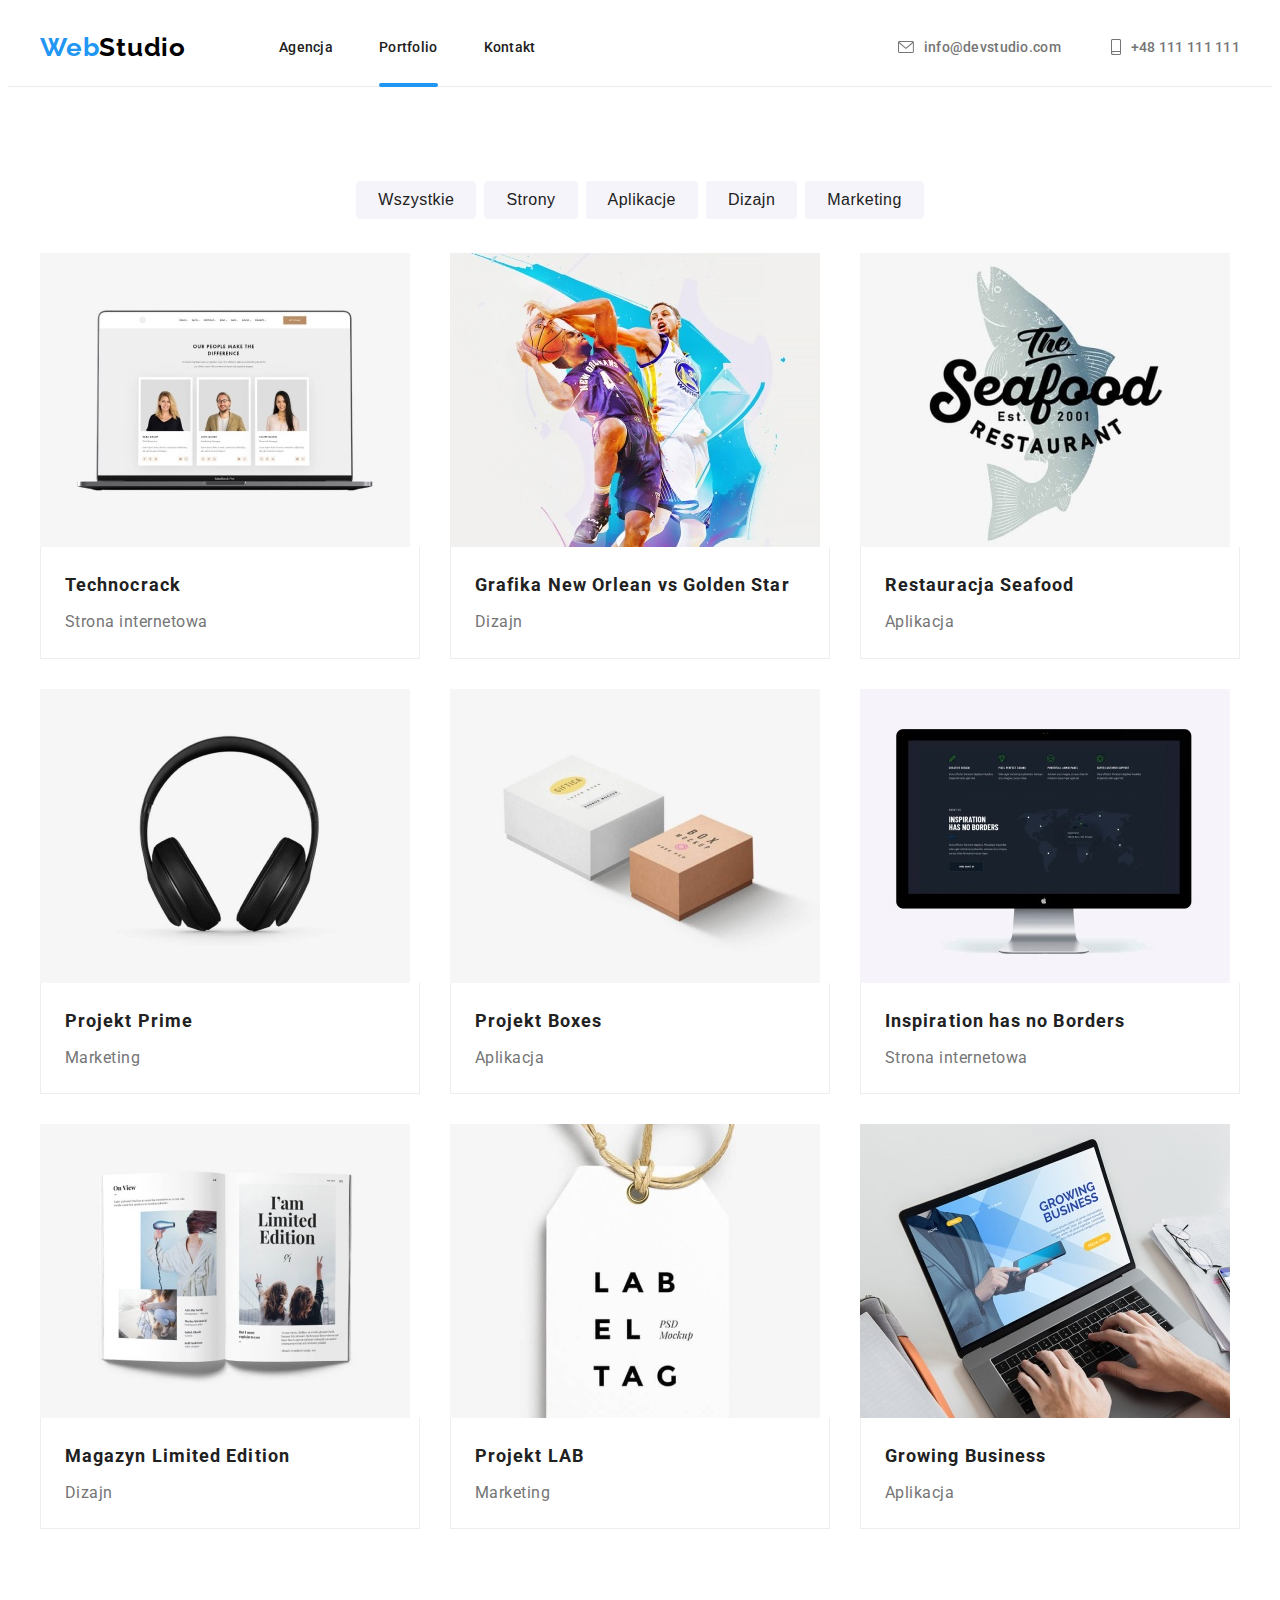
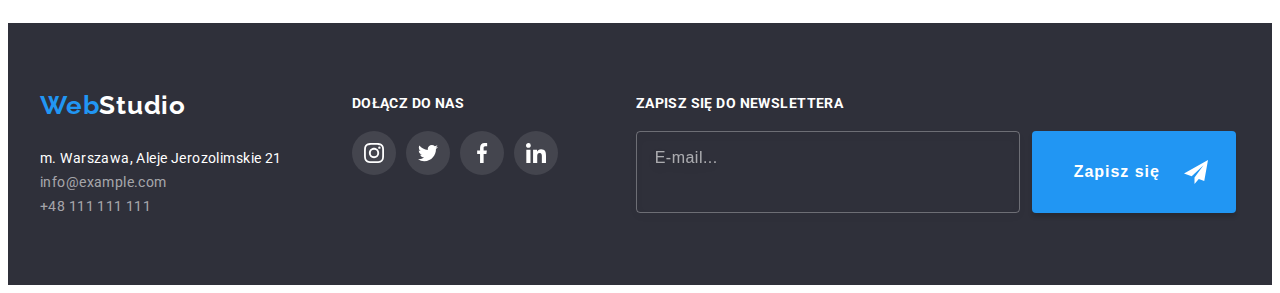
==== portfolio.html @ 9d9c8bed "initial" ====
<!DOCTYPE html>
<html lang="pl">
  <head>
    <meta charset="UTF-8" />
    <meta name="description" content="Portfolio naszego studio" />
    <meta name="viewport" content="width=device-width, initial-scale=1.0" />
    <link
      rel="stylesheet"
      href="https://cdnjs.cloudflare.com/ajax/libs/modern-normalize/1.1.0/modern-normalize.min.css"
      integrity="sha512-wpPYUAdjBVSE4KJnH1VR1HeZfpl1ub8YT/NKx4PuQ5NmX2tKuGu6U/JRp5y+Y8XG2tV+wKQpNHVUX03MfMFn9Q=="
      crossorigin="anonymous"
      referrerpolicy="no-referrer"
    />
    <link rel="preconnect" href="https://fonts.googleapis.com" />
    <link rel="preconnect" href="https://fonts.gstatic.com" crossorigin />
    <link
      href="https://fonts.googleapis.com/css2?family=Raleway:wght@700&family=Roboto:wght@400;500;700;900&display=swap"
      rel="stylesheet"
    />
    <link href="./css/styles.css" rel="stylesheet" />
    <title>Portfolio</title>
  </head>
  <body>
    <header>
      <div class="container">
        <nav>
          <a href="./index.html" class="logo"><span class="logo-firsthalf">Web</span>Studio</a>
          <ul class="nav-link-list">
            <li><a href="./index.html" class="nav-link">Agencja</a></li>
            <li><a href="./portfolio.html" class="nav-link current">Portfolio</a></li>
            <li><a href="#" class="nav-link">Kontakt</a></li>
          </ul>
        </nav>
        <ul class="header-contact-list">
          <li>
            <a href="mailto:info@devstudio.com" class="header-contact-link">
              <svg class="icon-envelope" width="16" height="12">
                <use href="./images/icons.svg#icon-envelope"></use>
              </svg>
              info@devstudio.com
            </a>
          </li>
          <li>
            <a href="tel:+48111111111" class="header-contact-link">
              <svg class="icon-smartphone" width="10" height="16">
                <use href="./images/icons.svg#icon-smartphone"></use>
              </svg>
              +48 111 111 111
            </a>
          </li>
        </ul>
      </div>
    </header>
    <main>
      <section class="section projects-head-filters">
        <div class="container">
          <h1>Nasze Dotychczasowe Projekty</h1>
          <h2>Filtry</h2>
          <ul>
            <li><button type="button">Wszystkie</button></li>
            <li><button type="button">Strony</button></li>
            <li><button type="button">Aplikacje</button></li>
            <li><button type="button">Dizajn</button></li>
            <li><button type="button">Marketing</button></li>
          </ul>
        </div>
      </section>
      <section class="section projects-list">
        <div class="container">
          <ul>
            <li class="project-card">
              <div class="project-card-window">
                <img
                  src="./images/portfolio1.jpg"
                  width="370"
                  height="294"
                  alt="Laptop wyświetlający stronę Technocrack."
                />
                <div class="project-card-overlay">
                  Technocrack jest popularną platformą wykorzystywaną do rozpowszechniania
                  koronawirusa. Firmy wykorzystują tę platformę do celów szpiegowskich i ataków na
                  niezabezpieczone serwery konkurencji.
                </div>
              </div>
              <div class="project-card-desc">
                <h3>Technocrack</h3>
                <p>Strona internetowa</p>
              </div>
            </li>
            <li class="project-card">
              <div class="project-card-window">
                <img
                  src="./images/portfolio2.jpg"
                  width="370"
                  height="294"
                  alt="Rywalizujący ze sobą zawodnicy koszykówki."
                />
                <div class="project-card-overlay">
                  Technocrack jest popularną platformą wykorzystywaną do rozpowszechniania
                  koronawirusa. Firmy wykorzystują tę platformę do celów szpiegowskich i ataków na
                  niezabezpieczone serwery konkurencji.
                </div>
              </div>
              <div class="project-card-desc">
                <h3>Grafika New Orlean vs Golden Star</h3>
                <p>Dizajn</p>
              </div>
            </li>
            <li class="project-card">
              <div class="project-card-window">
                <img
                  src="./images/portfolio3.jpg"
                  width="370"
                  height="294"
                  alt="Ryba symbolizująca restaurację Seafood - logo."
                />
                <div class="project-card-overlay">
                  Technocrack jest popularną platformą wykorzystywaną do rozpowszechniania
                  koronawirusa. Firmy wykorzystują tę platformę do celów szpiegowskich i ataków na
                  niezabezpieczone serwery konkurencji.
                </div>
              </div>
              <div class="project-card-desc">
                <h3>Restauracja Seafood</h3>
                <p>Aplikacja</p>
              </div>
            </li>
            <li class="project-card">
              <div class="project-card-window">
                <img
                  src="./images/portfolio4.jpg"
                  width="370"
                  height="294"
                  alt="Słuchawki nauszne."
                />
                <div class="project-card-overlay">
                  Technocrack jest popularną platformą wykorzystywaną do rozpowszechniania
                  koronawirusa. Firmy wykorzystują tę platformę do celów szpiegowskich i ataków na
                  niezabezpieczone serwery konkurencji.
                </div>
              </div>
              <div class="project-card-desc">
                <h3>Projekt Prime</h3>
                <p>Marketing</p>
              </div>
            </li>
            <li class="project-card">
              <div class="project-card-window">
                <img
                  src="./images/portfolio5.jpg"
                  width="370"
                  height="294"
                  alt="Dwa ozdobne pudełka."
                />
                <div class="project-card-overlay">
                  Technocrack jest popularną platformą wykorzystywaną do rozpowszechniania
                  koronawirusa. Firmy wykorzystują tę platformę do celów szpiegowskich i ataków na
                  niezabezpieczone serwery konkurencji.
                </div>
              </div>
              <div class="project-card-desc">
                <h3>Projekt Boxes</h3>
                <p>Aplikacja</p>
              </div>
            </li>
            <li class="project-card">
              <div class="project-card-window">
                <img
                  src="./images/portfolio6.jpg"
                  width="370"
                  height="294"
                  alt="Monitor wyświetlający stronę 'Inspiration has no Borders'."
                />
                <div class="project-card-overlay">
                  Technocrack jest popularną platformą wykorzystywaną do rozpowszechniania
                  koronawirusa. Firmy wykorzystują tę platformę do celów szpiegowskich i ataków na
                  niezabezpieczone serwery konkurencji.
                </div>
              </div>
              <div class="project-card-desc">
                <h3>Inspiration has no Borders</h3>
                <p>Strona internetowa</p>
              </div>
            </li>
            <li class="project-card">
              <div class="project-card-window">
                <img
                  src="./images/portfolio7.jpg"
                  width="370"
                  height="294"
                  alt="Otwarta gazeta o modzie."
                />
                <div class="project-card-overlay">
                  Technocrack jest popularną platformą wykorzystywaną do rozpowszechniania
                  koronawirusa. Firmy wykorzystują tę platformę do celów szpiegowskich i ataków na
                  niezabezpieczone serwery konkurencji.
                </div>
              </div>
              <div class="project-card-desc">
                <h3>Magazyn Limited Edition</h3>
                <p>Dizajn</p>
              </div>
            </li>
            <li class="project-card">
              <div class="project-card-window">
                <img
                  src="./images/portfolio8.jpg"
                  width="370"
                  height="294"
                  alt="Ozdobna etykieta."
                />
                <div class="project-card-overlay">
                  Technocrack jest popularną platformą wykorzystywaną do rozpowszechniania
                  koronawirusa. Firmy wykorzystują tę platformę do celów szpiegowskich i ataków na
                  niezabezpieczone serwery konkurencji.
                </div>
              </div>
              <div class="project-card-desc">
                <h3>Projekt LAB</h3>
                <p>Marketing</p>
              </div>
            </li>
            <li class="project-card">
              <div class="project-card-window">
                <img
                  src="./images/portfolio9.jpg"
                  width="370"
                  height="294"
                  alt="Praca na laptopie w programie 'Growing Business'."
                />
                <div class="project-card-overlay">
                  Technocrack jest popularną platformą wykorzystywaną do rozpowszechniania
                  koronawirusa. Firmy wykorzystują tę platformę do celów szpiegowskich i ataków na
                  niezabezpieczone serwery konkurencji.
                </div>
              </div>
              <div class="project-card-desc">
                <h3>Growing Business</h3>
                <p>Aplikacja</p>
              </div>
            </li>
          </ul>
        </div>
      </section>
    </main>
    <footer class="footer">
      <div class="container">
        <div class="ft-contact">
          <a href="./index.html" class="logo"><span class="logo-firsthalf">Web</span>Studio</a>
          <address>
            m. Warszawa, Aleje Jerozolimskie 21
            <ul>
              <li><a href="mailto:info@example.com">info@example.com</a></li>
              <li><a href="tel:+48111111111">+48 111 111 111</a></li>
            </ul>
          </address>
        </div>
        <div class="ft-social">
          Dołącz do nas
          <ul class="ft-social-icons-list">
            <li class="ft-social-icon-cont">
              <svg class="ft-social-icon" width="20" height="20">
                <use href="./images/icons.svg#icon-instagram"></use>
              </svg>
            </li>
            <li class="ft-social-icon-cont">
              <svg class="ft-social-icon" width="20" height="20">
                <use href="./images/icons.svg#icon-twitter"></use>
              </svg>
            </li>
            <li class="ft-social-icon-cont">
              <svg class="ft-social-icon" width="20" height="20">
                <use href="./images/icons.svg#icon-facebook"></use>
              </svg>
            </li>
            <li class="ft-social-icon-cont">
              <svg class="ft-social-icon" width="20" height="20">
                <use href="./images/icons.svg#icon-linkedin"></use>
              </svg>
            </li>
          </ul>
        </div>
        <div class="ft-subscribe">
          <form name="subscribe" method="post" action="javascript:void(0);">
            <label for="ft-subscribe-email">Zapisz się do newslettera</label>
            <div class="ft-subscribe-cont">
              <fieldset class="ft-subscribe-field">
                <input type="email" name="email" id="ft-subscribe-email" placeholder="E-mail..." />
              </fieldset>
              <button class="ft-subscribe-btn" type="submit">
                Zapisz się
                <svg class="ft-subscribe-icon" width="24" height="24">
                  <use href="./images/icons.svg#icon-send"></use>
                </svg>
              </button>
            </div>
          </form>
        </div>
      </div>
    </footer>
  </body>
</html>
---- css/styles.css ----
:root {
  /* ====Common==== */

  --header-border-color: #ececec; /* header bottom border color */
  --logo-firsthalf-color: #2196f3; /* color of first portion of site logo */
  --logo-color: #000000; /* basic color of site logo */
  --ft-logo-color: #ffffff; /* basic color of site logo in footer */
  --nav-link-color: #212121; /* color of navigation links */
  --nav-link-active-color: #2196f3; /* color of hovered over navigation link or to current subpage */
  --header-contact-txt-color: #757575; /* color of header contact info */
  --header-contact-txt-active-color: #2196f3; /* color of hovered over contact in header */
  --bg-color: #ffffff; /* webpage background color */
  --heading-color: #212121; /* h tags color */
  --txt-color: #757575; /* general text color */
  --ft-bg-color: #2f303a; /* footer background color */
  --ft-txt-color: #ffffff; /* footer text color*/
  --ft-link-color: #ffffff96; /* footer link color */
  --ft-link-active-color: #ffffffff; /* color of hovered over footer link */
  --ft-social-icon-color: #ffffff; /* color of footer social icon */
  --ft-social-icon-cont-color: #ffffff1a; /* color of footer social icon container */
  --ft-social-icon-active-color: #ffffff; /* color of hovered over footer social icon */
  --ft-social-icon-cont-active-color: #2196f3; /* color of hovered over footer social icon container */
  --ft-subscribe-placeholder-color: #ffffff99; /* color of subscription form placeholder */
  --ft-btn-bg-color: #2196f3; /* nonactive subscribe button background color */
  --ft-btn-bg-active-color: #f5f4fa; /* active subscribe button background color */
  --ft-btn-txt-color: #ffffff; /* nonactive subscribe button content color */
  --ft-btn-txt-active-color: #212121; /* active subscribe button content color */

  /* ====Index==== */

  --banner-bg-color: #2f303a; /* banner background color */
  --banner-txt-color: #ffffff; /* banner text color */
  --banner-btn-bg-color: #2196f3; /* nonactive banner button background color */
  --banner-btn-bg-active-color: #f5f4fa; /* active banner button background color */
  --banner-btn-txt-color: #ffffff; /* nonactive banner button text color */
  --banner-btn-txt-active-color: #212121; /* active banner button text color */
  --opinions-section-bg-color: #f5f4fa; /* opinions section background color */
  --our-services-label-bg-color: #2f303acc; /* our services section label background color */
  --our-services-label-txt-color: #ffffff; /* our services section label text color */
  --team-section-bg-color: #f5f4fa; /* team section background color */
  --team-card-bg-color: #ffffff; /* team member card background color */
  --team-card-social-icon-color: #afb1b8; /* team card social icon color */
  --team-card-social-icon-cont-color: #ffffff; /* team card social icon container color */
  --team-card-social-icon-active-color: #ffffff; /* color of hovered over team card social icon */
  --team-card-social-icon-cont-active-color: #2196f3; /* color of hovered over team card social icon container */
  --clients-icon-color: #afb1b8; /* clients' icon color */
  --clients-icon-bg-color: #ffffff; /* clients' icon background color */
  --clients-icon-active-color: #2196f3; /* color of hovered over clients' icon */
  --backdrop-color: #00000033; /* color of backdrop */
  --modal-bg-color: #ffffff; /* modal window background color */
  --icon-close-color: #000000; /* close icon color */
  --close-button-border-color: #0000001a; /* close button border color */
  --close-button-bg-color: #ffffff; /* close button background color */
  --modal-txt-color: #757575; /* modal text color */
  --modal-input-color: #212121; /* modal input text color */
  --modal-dec-border-color: #21212133; /* modal decorations (borders) color */
  --modal-dec-icon-color: #212121; /* modal decorations (icons) color */
  --modal-dec-active-color: #2196f3; /* modal decorations (borders, icons) color upon input */
  --modal-placeholder-color: #75757580; /* modal fields placeholder color */
  --modal-link-color: #2196f3; /* modal links color */
  --modal-link-active-color: #212121; /* hovered over or focused modal link color */
  --modal-checkmark-color: #ffffff; /* modal form checkmark color */
  --modal-btn-bg-color: #2196f3; /* nonactive modal button background color */
  --modal-btn-bg-active-color: #f5f4fa; /* active modal button background color */
  --modal-btn-txt-color: #ffffff; /* nonactive modal button content color */
  --modal-btn-txt-active-color: #212121; /* active modal button content color */

  /* ====Portfolio==== */

  --filter-button-bg-color: #f5f4fa; /* nonactive filter button background color */
  --filter-button-bg-active-color: #2196f3; /* active filter button background color */
  --filter-button-txt-color: #212121; /* nonactive filter button text color */
  --filter-button-txt-active-color: #ffffff; /* active filter button text color */
  --projects-list-bg-color: #ffffff; /* projects section background color */
  --project-card-bg-color: #ffffff; /* project card background color */
  --project-card-desc-border-color: #eeeeee; /* project card description border color */
  --project-card-overlay-bg-color: #2196f3e6; /* project card overlay background color */
  --project-card-overlay-txt-color: #ffffff; /* project card overlay text color */
}

/* ======RESET====== */

h1,
h2,
h3,
h4,
h5,
h6,
p,
ul {
  margin: 0;
  padding: 0;
}

fieldset {
  margin-inline-start: 0;
  margin-inline-end: 0;
  padding-block-start: 0;
  padding-inline-start: 0;
  padding-inline-end: 0;
  padding-block-end: 0;
}

/* ======COMMON====== */

body {
  background-color: var(--bg-color);
  color: var(--txt-color);
  font-family: Roboto, sans-serif;
  font-size: 14px;
  line-height: 1.17;
}

.container {
  margin: 0 auto;
  padding: 0 15px;
  max-width: 1200px;
}

.section {
  margin: 0;
  padding: 94px 0;
}

header {
  border-bottom: 1px solid var(--header-border-color);
}

header .container {
  padding: 24px 15px;
  display: flex;
  justify-content: space-between;
  align-items: center;
  flex-wrap: wrap;
}

.container nav {
  min-width: 42%;
  display: flex;
  align-items: center;
  flex-grow: 1;
}

.logo {
  color: var(--logo-color);
  font-family: Raleway, sans-serif;
  font-size: 26px;
  font-weight: 700;
  letter-spacing: 0.03em;
  text-decoration: none;
}

.logo-firsthalf {
  color: var(--logo-firsthalf-color);
}

.nav-link-list {
  list-style: none;
  display: flex;
  margin-left: 93px;
}

.nav-link-list li:not(:first-child) {
  margin-left: 46px;
}

.nav-link-list li {
  position: relative;
}

.nav-link {
  color: var(--nav-link-color);
  font-weight: 500;
  letter-spacing: 0.02em;
  text-decoration: none;
  transition: color 250ms cubic-bezier(0.4, 0, 0.2, 1);
}

.nav-link:hover,
.nav-link:focus,
.nav-link:active {
  color: var(--nav-link-active-color);
}

.nav-link.current::after {
  content: '';
  min-width: 100%;
  height: 4px;
  border: none;
  border-radius: 2px;
  background-color: var(--nav-link-active-color);
  position: absolute;
  bottom: -32px;
  left: 0;
}

.header-contact-list {
  list-style: none;
  display: flex;
  justify-content: flex-end;
  align-items: center;
  min-width: 25%;
}

.header-contact-list li:not(:first-child) {
  margin-left: 50px;
}

.header-contact-link {
  color: var(--header-contact-txt-color);
  font-weight: 500;
  letter-spacing: 0.02em;
  text-decoration: none;
  display: flex;
  align-items: center;
  transition: color 250ms cubic-bezier(0.4, 0, 0.2, 1);
}

.icon-envelope,
.icon-smartphone {
  margin-right: 10px;
  fill: var(--header-contact-txt-color);
  transition: fill 250ms cubic-bezier(0.4, 0, 0.2, 1);
}

.header-contact-link:hover,
.header-contact-link:focus,
.header-contact-link:active {
  color: var(--header-contact-txt-active-color);
}

.header-contact-link:hover .icon-envelope,
.header-contact-link:focus .icon-envelope,
.header-contact-link:active .icon-envelope,
.header-contact-link:hover .icon-smartphone,
.header-contact-link:focus .icon-smartphone,
.header-contact-link:active .icon-smartphone {
  fill: var(--header-contact-txt-active-color);
}

.footer .container {
  padding: 60px 15px;
  display: flex;
  flex-wrap: wrap;
}

.footer {
  background-color: var(--ft-bg-color);
  color: var(--ft-txt-color);
  line-height: 1.71;
  letter-spacing: 0.03em;
}

.footer .logo {
  color: var(--ft-logo-color);
}

.footer .logo:hover {
  text-decoration: none;
}

.footer address {
  margin-top: 20px;
  font-style: normal;
}

.footer ul {
  list-style: none;
}

.footer a {
  margin-top: 9px;
  color: var(--ft-link-color);
  text-decoration: none;
  transition: color 250ms cubic-bezier(0.4, 0, 0.2, 1),
    text-decoration 250ms cubic-bezier(0.4, 0, 0.2, 1);
}

.footer a:hover,
.footer a:focus,
.footer a:active {
  color: var(--ft-link-active-color);
  text-decoration: underline;
}

.ft-social {
  margin-left: 70px;
  padding: 12px 0px;
  font-weight: 700;
  line-height: 1.17;
  text-transform: uppercase;
}

.ft-social-icons-list {
  margin-top: 20px;
  display: flex;
}

.ft-social-icon-cont {
  min-width: 44px;
  min-height: 44px;
  border-radius: 50%;
  border: none;
  background-color: var(--ft-social-icon-cont-color);
  cursor: pointer;
  display: flex;
  justify-content: center;
  align-items: center;
  transition: background-color 250ms cubic-bezier(0.4, 0, 0.2, 1);
}

.ft-social-icon-cont:not(:first-child) {
  margin-left: 10px;
}

.ft-social-icon {
  fill: var(--ft-social-icon-color);
}

.ft-social-icon-cont:hover,
.ft-social-icon-cont:focus,
.ft-social-icon-cont:active {
  background-color: var(--ft-social-icon-cont-active-color);
}

.ft-subscribe {
  margin-left: 78px;
  padding: 12px 0px;
  font-weight: 700;
  line-height: 1.17;
  text-transform: uppercase;
}

.ft-subscribe label {
  margin-bottom: 20px;
  display: block;
}

.ft-subscribe-cont {
  display: flex;
  flex-wrap: wrap;
}

.ft-subscribe-field {
  min-width: 350px;
  min-height: 50px;
  border: 1px solid rgba(255, 255, 255, 0.3);
  border-radius: 4px;
  filter: drop-shadow(0px 4px 4px rgba(0, 0, 0, 0.15));
  padding: 15px 16px;
}

.ft-subscribe input {
  width: 100%;
  background-color: transparent;
  outline: none;
  border: none;
  font-size: 16px;
  line-height: 1.25;
  letter-spacing: 0.03em;
  color: var(--ft-txt-color);
}

.ft-subscribe input::placeholder {
  color: var(--ft-subscribe-placeholder-color);
}

.ft-subscribe-btn {
  display: flex;
  margin-left: 12px;
  padding: 10px 28px 10px 42px;
  min-width: 200px;
  min-height: 50px;
  justify-content: center;
  align-items: center;
  border: none;
  border-radius: 4px;
  outline: none;
  box-shadow: 0px 4px 4px 0px rgba(0, 0, 0, 0.15);
  color: var(--ft-btn-txt-color);
  background-color: var(--ft-btn-bg-color);
  font-size: 16px;
  font-weight: 700;
  line-height: 1.88;
  letter-spacing: 0.06em;
  cursor: pointer;
  transition: color 250ms cubic-bezier(0.4, 0, 0.2, 1),
    background-color 250ms cubic-bezier(0.4, 0, 0.2, 1);
}

.ft-subscribe-icon {
  fill: var(--ft-btn-txt-color);
  margin-left: 24px;
  transition: fill 250ms cubic-bezier(0.4, 0, 0.2, 1);
}

.ft-subscribe-btn:hover,
.ft-subscribe-btn:focus {
  background-color: var(--ft-btn-bg-active-color);
  color: var(--ft-btn-txt-active-color);
}

.ft-subscribe-btn:hover .ft-subscribe-icon,
.ft-subscribe-btn:focus .ft-subscribe-icon {
  fill: var(--ft-btn-txt-active-color);
}

/* ======INDEX====== */

.banner {
  background-color: var(--banner-bg-color);
  background-image: linear-gradient(to bottom, #2f303a00, #2f303aff), url('../images/banner.jpg');
  background-repeat: no-repeat, no-repeat;
  background-size: cover, auto;
  background-position: center, center;
  text-align: center;
  display: flex;
  flex-direction: column;
  justify-content: center;
  align-items: center;
  min-height: 600px;
  box-shadow: 0px 4px 4px rgba(0, 0, 0, 0.25);
}

.banner h1 {
  color: var(--banner-txt-color);
  font-size: 44px;
  text-transform: uppercase;
  font-weight: 900;
  line-height: 1.36;
  letter-spacing: 0.06em;
  max-width: 696px;
}

.banner-button {
  margin-top: 30px;
  padding: 10px 42px;
  background-color: var(--banner-btn-bg-color);
  color: var(--banner-btn-txt-color);
  border: none;
  border-radius: 4px;
  outline: none;
  font-size: 16px;
  font-weight: 700;
  line-height: 1.88;
  letter-spacing: 0.06em;
  cursor: pointer;
  transition: color 250ms cubic-bezier(0.4, 0, 0.2, 1),
    background-color 250ms cubic-bezier(0.4, 0, 0.2, 1);
}

.banner-button:hover,
.banner-button:focus {
  background-color: var(--banner-btn-bg-active-color);
  color: var(--banner-btn-txt-active-color);
}

.opinions h2,
.our-services h2,
.team h2,
.clients h2 {
  text-align: center;
  color: var(--heading-color);
  font-size: 36px;
  font-weight: 700;
  letter-spacing: 0.03em;
}

.opinions ul {
  list-style: none;
  display: flex;
  flex-wrap: wrap;
  justify-content: space-between;
}

.opinions li:not(:first-child) {
  margin-left: 30px;
}

.opinions h2 {
  display: none;
}

.opinions li {
  max-width: 270px;
}

.opinions-icon-cont {
  max-width: 270px;
  min-height: 120px;
  border-radius: 4px;
  background-color: var(--opinions-section-bg-color);
  display: flex;
  justify-content: center;
  align-items: center;
}

.opinions h3 {
  margin-top: 30px;
  text-transform: uppercase;
  color: var(--heading-color);
  font-weight: 700;
  letter-spacing: 0.03em;
}

.opinions p {
  margin-top: 10px;
  line-height: 1.71;
  letter-spacing: 0.03em;
}

.our-services {
  padding-top: 0;
}

.our-services ul {
  margin-top: 50px;
  list-style: none;
  display: flex;
  flex-wrap: wrap;
  justify-content: space-between;
}

.our-services li:not(:first-child) {
  margin-left: 30px;
}

.our-services li {
  position: relative;
}

.our-services-label {
  position: absolute;
  bottom: 0px;
  min-width: 100%;
  min-height: 70px;
  display: flex;
  justify-content: center;
  align-items: center;
  background-color: var(--our-services-label-bg-color);
  color: var(--our-services-label-txt-color);
  text-transform: uppercase;
  font-weight: 700;
  letter-spacing: 0.03em;
}

.team {
  background-color: var(--team-section-bg-color);
  font-size: 16px;
  letter-spacing: 0.03em;
}

.team ul {
  margin-top: 50px;
  list-style: none;
  display: flex;
  flex-wrap: wrap;
  justify-content: space-between;
}

.team-card {
  background-color: var(--team-card-bg-color);
  text-align: center;
  padding-bottom: 30px;
  box-shadow: 0px 4px 4px rgba(0, 0, 0, 0.25);
}

.team-card h3 {
  margin-top: 30px;
  color: var(--heading-color);
  font-size: 16px;
  font-weight: 500;
  letter-spacing: 0.03em;
}

.team-card p {
  margin-top: 10px;
}

.team ul.team-card-social-list {
  margin-top: 16px;
  justify-content: center;
}

.team-card-social-icon-cont {
  min-width: 44px;
  min-height: 44px;
  border-radius: 50%;
  border: none;
  background-color: var(--team-card-social-icon-cont-color);
  cursor: pointer;
  display: flex;
  justify-content: center;
  align-items: center;
  transition: background-color 250ms cubic-bezier(0.4, 0, 0.2, 1);
}

.team-card-social-icon-cont:not(:first-child) {
  margin-left: 10px;
}

.team-card-social-icon {
  fill: var(--team-card-social-icon-color);
  transition: fill 250ms cubic-bezier(0.4, 0, 0.2, 1);
}

.team-card-social-icon-cont:hover,
.team-card-social-icon-cont:focus,
.team-card-social-icon-cont:active {
  background-color: var(--team-card-social-icon-cont-active-color);
}

.team-card-social-icon-cont:hover .team-card-social-icon,
.team-card-social-icon-cont:focus .team-card-social-icon,
.team-card-social-icon-cont:active .team-card-social-icon {
  fill: var(--team-card-social-icon-active-color);
}

.clients-icons-list {
  margin-top: 50px;
  list-style: none;
  display: flex;
  flex-wrap: wrap;
  justify-content: space-between;
}

.clients-icon-cont {
  min-width: 170px;
  min-height: 92px;
  border: 1px solid var(--clients-icon-color);
  border-radius: 4px;
  background-color: var(--clients-icon-bg-color);
  display: flex;
  justify-content: center;
  align-items: center;
  cursor: pointer;
  transition: border-color 250ms cubic-bezier(0.4, 0, 0.2, 1);
}

.clients-icon {
  fill: var(--clients-icon-color);
  transition: fill 250ms cubic-bezier(0.4, 0, 0.2, 1);
}

.clients-icon-cont:hover,
.clients-icon-cont:focus,
.clients-icon-cont:active {
  border-color: var(--clients-icon-active-color);
}

.clients-icon-cont:hover .clients-icon,
.clients-icon-cont:focus .clients-icon,
.clients-icon-cont:active .clients-icon {
  fill: var(--clients-icon-active-color);
}

.backdrop {
  width: 100%;
  height: 100%;
  background-color: var(--backdrop-color);
  position: fixed;
  top: 0;
  left: 0;
  transform-origin: top center;
  transition: opacity 250ms cubic-bezier(0.4, 0, 0.2, 1),
    transform 250ms cubic-bezier(0.4, 0, 0.2, 1), visibility 250ms cubic-bezier(0.4, 0, 0.2, 1);
}

.is-hidden {
  transform: translateY(-100%);
  opacity: 0;
  visibility: hidden;
  pointer-events: none;
}

.modal {
  max-width: 530px;
  min-height: 580px;
  background-color: var(--modal-bg-color);
  box-shadow: 0px 1px 3px rgba(0, 0, 0, 0.12), 0px 1px 1px rgba(0, 0, 0, 0.14),
    0px 2px 1px rgba(0, 0, 0, 0.2), 0px 4px 4px rgba(0, 0, 0, 0.25);
  border: none;
  border-radius: 4px;
  position: relative;
  top: 50%;
  left: 50%;
  transform: translate(-50%, -50%);
  padding: 40px;
  text-align: center;
}

.close-button {
  min-width: 30px;
  min-height: 30px;
  position: absolute;
  top: 8px;
  right: 8px;
  border: 1px solid var(--close-button-border-color);
  border-radius: 50%;
  background-color: var(--close-button-bg-color);
  display: flex;
  justify-content: center;
  align-items: center;
  cursor: pointer;
}

.icon-close {
  fill: var(--icon-close-color);
}

.modal h2 {
  color: var(--heading-color);
  font-weight: 700;
  font-size: 20px;
  line-height: 1.15;
  text-align: center;
  letter-spacing: 0.03em;
  margin-bottom: 12px;
}

.modal label {
  color: var(--modal-txt-color);
  font-size: 12px;
  line-height: 1.17;
  letter-spacing: 0.01em;
  margin-bottom: 4px;
  display: block;
  text-align: left;
}

.modal-contact-field {
  min-width: 450px;
  min-height: 40px;
  border: 1px solid var(--modal-dec-border-color);
  border-radius: 4px;
  margin-bottom: 10px;
  padding: 11px 12px;
  display: flex;
  transition: border-color 250ms cubic-bezier(0.4, 0, 0.2, 1);
}

.modal-contact-icon {
  fill: var(--modal-dec-icon-color);
  transition: fill 250ms cubic-bezier(0.4, 0, 0.2, 1);
}

.modal-contact-field:has(input:focus) {
  border-color: var(--modal-dec-active-color);
}

.modal-contact-field:has(input:focus) .modal-contact-icon {
  fill: var(--modal-dec-active-color);
}

.modal-contact-field input {
  width: 100%;
  background-color: transparent;
  outline: none;
  border: none;
  font-size: 14px;
  line-height: 1.14;
  letter-spacing: 0.02em;
  color: var(--modal-input-color);
  margin-left: 12px;
}

.modal textarea {
  resize: none;
  outline: none;
  padding: 12px 16px;
  margin-bottom: 20px;
  min-width: 450px;
  min-height: 120px;
  border: 1px solid var(--modal-dec-border-color);
  border-radius: 4px;
  font-size: 12px;
  line-height: 1.17;
  letter-spacing: 0.01em;
  color: var(--modal-input-color);
  background-color: transparent;
  transition: border-color 250ms cubic-bezier(0.4, 0, 0.2, 1);
}

.modal textarea::placeholder {
  color: var(--modal-placeholder-color);
}

.modal textarea:focus {
  border-color: var(--modal-dec-active-color);
}

.modal-contact-agreement {
  display: inline-flex;
  flex-wrap: wrap;
  justify-content: center;
  align-items: center;
  margin-bottom: 30px;
  color: var(--modal-txt-color);
  line-height: 1.71;
  letter-spacing: 0.03em;
}

.modal-contact-agreement label {
  cursor: pointer;
  line-height: 1.71;
  letter-spacing: 0.03em;
  font-size: 14px;
  margin: 0;
  display: inline-flex;
  flex-wrap: wrap;
  justify-content: center;
  align-items: center;
}

.modal-contact-link {
  color: var(--modal-link-color);
  text-decoration: underline;
  transition: color 250ms cubic-bezier(0.4, 0, 0.2, 1),
    text-decoration 250ms cubic-bezier(0.4, 0, 0.2, 1);
}

.modal-contact-link:hover,
.modal-contact-link:focus,
.modal-contact-link:active {
  color: var(--modal-link-active-color);
  text-decoration: none;
}

.modal-contact-checkmark {
  width: 0;
  height: 0;
  pointer-events: none;
}

.modal-contact-agreement svg {
  padding: 0;
  margin-right: 7px;
  outline: none;
  border: 2px solid var(--modal-dec-border-color);
  border-radius: 2px;
  width: 17px;
  height: 16px;
  fill: none;
  background-color: transparent;
  transition: fill 250ms cubic-bezier(0.4, 0, 0.2, 1),
    background-color 250ms cubic-bezier(0.4, 0, 0.2, 1),
    border-color 250ms cubic-bezier(0.4, 0, 0.2, 1);
}

.modal-contact-agreement:has(input:focus) svg,
.modal-contact-agreement:has(label:hover) svg {
  border-color: var(--modal-dec-active-color);
}

.modal-contact-agreement:has(input:checked) svg {
  background-color: var(--modal-dec-active-color);
  fill: var(--modal-checkmark-color);
}

.modal-contact-btn {
  display: inline-block;
  min-width: 200px;
  min-height: 50px;
  border: none;
  border-radius: 4px;
  outline: none;
  color: var(--modal-btn-txt-color);
  background-color: var(--modal-btn-bg-color);
  font-size: 16px;
  font-weight: 700;
  line-height: 1.88;
  letter-spacing: 0.06em;
  box-shadow: 0px 4px 4px rgba(0, 0, 0, 0.15);
  cursor: pointer;
  transition: color 250ms cubic-bezier(0.4, 0, 0.2, 1),
    background-color 250ms cubic-bezier(0.4, 0, 0.2, 1);
}

.modal-contact-btn:hover,
.modal-contact-btn:focus {
  background-color: var(--modal-btn-bg-active-color);
  color: var(--modal-btn-txt-active-color);
}

/* ======PORTFOLIO====== */

.projects-head-filters {
  padding-bottom: 0;
}

.projects-head-filters h1 {
  color: var(--heading-color);
  text-align: center;
  font-size: 44px;
  text-transform: uppercase;
  font-weight: 900;
  line-height: 1.36;
  letter-spacing: 0.06em;
  display: none;
}

.projects-head-filters h2 {
  text-align: center;
  text-transform: uppercase;
  color: var(--heading-color);
  font-size: 36px;
  font-weight: 700;
  letter-spacing: 0.03em;
  display: none;
}

.projects-head-filters ul {
  list-style: none;
  display: flex;
  flex-wrap: wrap;
  justify-content: center;
}

.projects-head-filters button {
  padding: 6px 22px;
  background-color: var(--filter-button-bg-color);
  color: var(--filter-button-txt-color);
  border-width: 0;
  border-radius: 4px;
  outline: none;
  text-align: center;
  font-size: 16px;
  font-weight: 500;
  line-height: 1.63;
  letter-spacing: 0.03em;
  cursor: pointer;
  transition: background-color 250ms cubic-bezier(0.4, 0, 0.2, 1),
    color 250ms cubic-bezier(0.4, 0, 0.2, 1), box-shadow 250ms cubic-bezier(0.4, 0, 0.2, 1);
}

.projects-head-filters li:not(:first-child) {
  margin-left: 8px;
}

.projects-head-filters button:hover,
.projects-head-filters button:focus {
  background-color: var(--filter-button-bg-active-color);
  color: var(--filter-button-txt-active-color);
  box-shadow: 0px 3px 1px rgba(0, 0, 0, 0.1), 0px 1px 2px rgba(0, 0, 0, 0.08),
    0px 2px 2px rgba(0, 0, 0, 0.12);
}

.projects-list {
  padding-top: 0;
  margin-top: 34px;
  background-color: var(--projects-list-bg-color);
  font-size: 16px;
  line-height: 1.88;
  letter-spacing: 0.03em;
}

.projects-list ul {
  list-style: none;
  display: flex;
  flex-wrap: wrap;
  gap: 30px;
}

.project-card {
  flex-basis: calc((100% - 60px) / 3);
  min-width: 370px;
  background-color: var(--project-card-bg-color);
  cursor: pointer;
  transition: box-shadow 250ms cubic-bezier(0.4, 0, 0.2, 1);
}

.project-card-window {
  position: relative;
  width: 370px;
  height: 294px;
  overflow: hidden;
}

.project-card img {
  display: block;
}

.project-card-overlay {
  width: 370px;
  height: 294px;
  overflow: auto;
  position: absolute;
  top: 294px;
  padding: 49px 45px 0px 24px;
  background-color: var(--project-card-overlay-bg-color);
  color: var(--project-card-overlay-txt-color);
  font-size: 18px;
  line-height: 1.56;
  letter-spacing: 0.03em;
  transition: transform 250ms cubic-bezier(0.4, 0, 0.2, 1);
}

.project-card-desc {
  padding: 20px 24px;
  border-top: none;
  border-right: 1px solid var(--project-card-desc-border-color);
  border-bottom: 1px solid var(--project-card-desc-border-color);
  border-left: 1px solid var(--project-card-desc-border-color);
}

.project-card-desc h3 {
  margin-bottom: 4px;
  color: var(--heading-color);
  font-size: 18px;
  font-weight: 700;
  line-height: 2;
  letter-spacing: 0.06em;
}

.project-card:hover,
.project-card:focus {
  box-shadow: 0px 1px 1px rgba(0, 0, 0, 0.12), 0px 4px 4px rgba(0, 0, 0, 0.06),
    1px 4px 6px rgba(0, 0, 0, 0.16);
}

.project-card:hover .project-card-overlay,
.project-card:focus .project-card-overlay {
  transform: translateY(-294px);
}
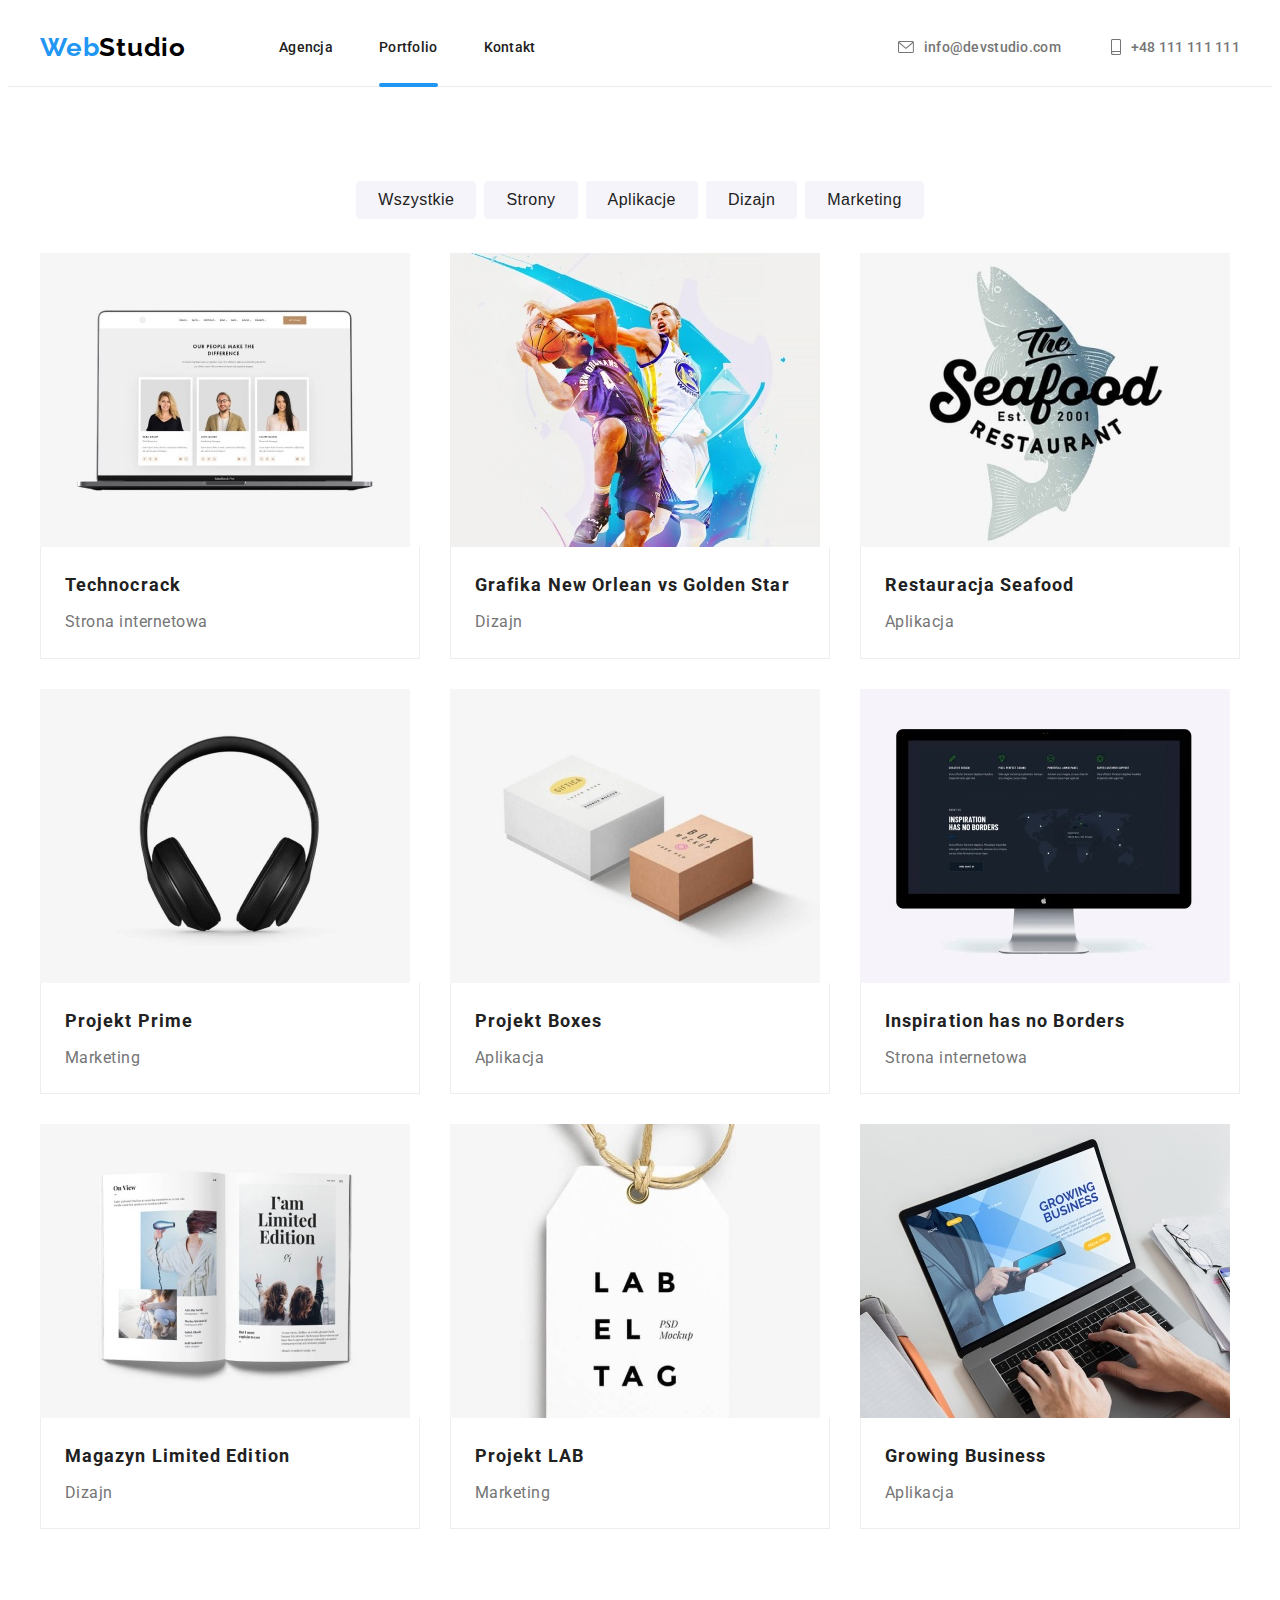
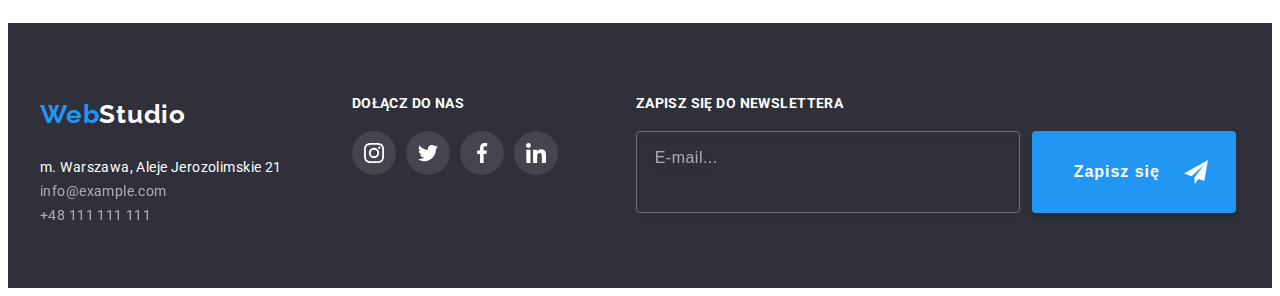
==== commit bdea3fa0: "refactored" ====
--- a/portfolio.html
+++ b/portfolio.html
@@ -21,28 +21,36 @@
     <title>Portfolio</title>
   </head>
   <body>
-    <header>
-      <div class="container">
-        <nav>
-          <a href="./index.html" class="logo"><span class="logo-firsthalf">Web</span>Studio</a>
-          <ul class="nav-link-list">
-            <li><a href="./index.html" class="nav-link">Agencja</a></li>
-            <li><a href="./portfolio.html" class="nav-link current">Portfolio</a></li>
-            <li><a href="#" class="nav-link">Kontakt</a></li>
+    <header class="header">
+      <div class="container header__container">
+        <nav class="navigation header__navigation">
+          <a href="./index.html" class="logo"><span class="logo__first-half">Web</span>Studio</a>
+          <ul class="navigation__link-list">
+            <li class="navigation__link-list-point">
+              <a href="./index.html" class="navigation__link">Agencja</a>
+            </li>
+            <li class="navigation__link-list-point navigation__link-list-point--internal-margin">
+              <a href="./portfolio.html" class="navigation__link navigation__link--current"
+                >Portfolio</a
+              >
+            </li>
+            <li class="navigation__link-list-point navigation__link-list-point--internal-margin">
+              <a href="#" class="navigation__link">Kontakt</a>
+            </li>
           </ul>
         </nav>
-        <ul class="header-contact-list">
+        <ul class="contact-list header__contact-list">
           <li>
-            <a href="mailto:info@devstudio.com" class="header-contact-link">
-              <svg class="icon-envelope" width="16" height="12">
+            <a href="mailto:info@devstudio.com" class="contact-list__link">
+              <svg class="contact-list__icon" width="16" height="12">
                 <use href="./images/icons.svg#icon-envelope"></use>
               </svg>
               info@devstudio.com
             </a>
           </li>
-          <li>
-            <a href="tel:+48111111111" class="header-contact-link">
-              <svg class="icon-smartphone" width="10" height="16">
+          <li class="contact-list__point--internal-margin">
+            <a href="tel:+48111111111" class="contact-list__link">
+              <svg class="contact-list__icon" width="10" height="16">
                 <use href="./images/icons.svg#icon-smartphone"></use>
               </svg>
               +48 111 111 111
@@ -52,190 +60,209 @@
       </div>
     </header>
     <main>
-      <section class="section projects-head-filters">
+      <section class="section section__projects-header">
         <div class="container">
-          <h1>Nasze Dotychczasowe Projekty</h1>
-          <h2>Filtry</h2>
-          <ul>
-            <li><button type="button">Wszystkie</button></li>
-            <li><button type="button">Strony</button></li>
-            <li><button type="button">Aplikacje</button></li>
-            <li><button type="button">Dizajn</button></li>
-            <li><button type="button">Marketing</button></li>
+          <h1 class="projects-header__title projects-header__title--biggest">
+            Nasze Dotychczasowe Projekty
+          </h1>
+          <h2 class="projects-header__title projects-header__title--big">Filtry</h2>
+          <ul class="projects-header__filters-list">
+            <li><button class="projects-header__filter-btn" type="button">Wszystkie</button></li>
+            <li class="projects-header__filters-list--internal-margin">
+              <button class="projects-header__filter-btn" type="button">Strony</button>
+            </li>
+            <li class="projects-header__filters-list--internal-margin">
+              <button class="projects-header__filter-btn" type="button">Aplikacje</button>
+            </li>
+            <li class="projects-header__filters-list--internal-margin">
+              <button class="projects-header__filter-btn" type="button">Dizajn</button>
+            </li>
+            <li class="projects-header__filters-list--internal-margin">
+              <button class="projects-header__filter-btn" type="button">Marketing</button>
+            </li>
           </ul>
         </div>
       </section>
-      <section class="section projects-list">
+      <section class="section section__projects-gallery">
         <div class="container">
-          <ul>
-            <li class="project-card">
-              <div class="project-card-window">
-                <img
+          <ul class="projects-gallery projects-gallery--portfolio">
+            <li class="projects-gallery__card">
+              <div class="projects-gallery__window">
+                <img
+                  class="projects-gallery__picture"
                   src="./images/portfolio1.jpg"
                   width="370"
                   height="294"
                   alt="Laptop wyświetlający stronę Technocrack."
                 />
-                <div class="project-card-overlay">
-                  Technocrack jest popularną platformą wykorzystywaną do rozpowszechniania
-                  koronawirusa. Firmy wykorzystują tę platformę do celów szpiegowskich i ataków na
-                  niezabezpieczone serwery konkurencji.
-                </div>
-              </div>
-              <div class="project-card-desc">
-                <h3>Technocrack</h3>
+                <div class="projects-gallery__overlay">
+                  Technocrack jest popularną platformą wykorzystywaną do rozpowszechniania
+                  koronawirusa. Firmy wykorzystują tę platformę do celów szpiegowskich i ataków na
+                  niezabezpieczone serwery konkurencji.
+                </div>
+              </div>
+              <div class="projects-gallery__description">
+                <h3 class="projects-gallery__title">Technocrack</h3>
                 <p>Strona internetowa</p>
               </div>
             </li>
-            <li class="project-card">
-              <div class="project-card-window">
-                <img
+            <li class="projects-gallery__card">
+              <div class="projects-gallery__window">
+                <img
+                  class="projects-gallery__picture"
                   src="./images/portfolio2.jpg"
                   width="370"
                   height="294"
                   alt="Rywalizujący ze sobą zawodnicy koszykówki."
                 />
-                <div class="project-card-overlay">
-                  Technocrack jest popularną platformą wykorzystywaną do rozpowszechniania
-                  koronawirusa. Firmy wykorzystują tę platformę do celów szpiegowskich i ataków na
-                  niezabezpieczone serwery konkurencji.
-                </div>
-              </div>
-              <div class="project-card-desc">
-                <h3>Grafika New Orlean vs Golden Star</h3>
+                <div class="projects-gallery__overlay">
+                  Technocrack jest popularną platformą wykorzystywaną do rozpowszechniania
+                  koronawirusa. Firmy wykorzystują tę platformę do celów szpiegowskich i ataków na
+                  niezabezpieczone serwery konkurencji.
+                </div>
+              </div>
+              <div class="projects-gallery__description">
+                <h3 class="projects-gallery__title">Grafika New Orlean vs Golden Star</h3>
                 <p>Dizajn</p>
               </div>
             </li>
-            <li class="project-card">
-              <div class="project-card-window">
-                <img
+            <li class="projects-gallery__card">
+              <div class="projects-gallery__window">
+                <img
+                  class="projects-gallery__picture"
                   src="./images/portfolio3.jpg"
                   width="370"
                   height="294"
                   alt="Ryba symbolizująca restaurację Seafood - logo."
                 />
-                <div class="project-card-overlay">
-                  Technocrack jest popularną platformą wykorzystywaną do rozpowszechniania
-                  koronawirusa. Firmy wykorzystują tę platformę do celów szpiegowskich i ataków na
-                  niezabezpieczone serwery konkurencji.
-                </div>
-              </div>
-              <div class="project-card-desc">
-                <h3>Restauracja Seafood</h3>
+                <div class="projects-gallery__overlay">
+                  Technocrack jest popularną platformą wykorzystywaną do rozpowszechniania
+                  koronawirusa. Firmy wykorzystują tę platformę do celów szpiegowskich i ataków na
+                  niezabezpieczone serwery konkurencji.
+                </div>
+              </div>
+              <div class="projects-gallery__description">
+                <h3 class="projects-gallery__title">Restauracja Seafood</h3>
                 <p>Aplikacja</p>
               </div>
             </li>
-            <li class="project-card">
-              <div class="project-card-window">
-                <img
+            <li class="projects-gallery__card">
+              <div class="projects-gallery__window">
+                <img
+                  class="projects-gallery__picture"
                   src="./images/portfolio4.jpg"
                   width="370"
                   height="294"
                   alt="Słuchawki nauszne."
                 />
-                <div class="project-card-overlay">
-                  Technocrack jest popularną platformą wykorzystywaną do rozpowszechniania
-                  koronawirusa. Firmy wykorzystują tę platformę do celów szpiegowskich i ataków na
-                  niezabezpieczone serwery konkurencji.
-                </div>
-              </div>
-              <div class="project-card-desc">
-                <h3>Projekt Prime</h3>
+                <div class="projects-gallery__overlay">
+                  Technocrack jest popularną platformą wykorzystywaną do rozpowszechniania
+                  koronawirusa. Firmy wykorzystują tę platformę do celów szpiegowskich i ataków na
+                  niezabezpieczone serwery konkurencji.
+                </div>
+              </div>
+              <div class="projects-gallery__description">
+                <h3 class="projects-gallery__title">Projekt Prime</h3>
                 <p>Marketing</p>
               </div>
             </li>
-            <li class="project-card">
-              <div class="project-card-window">
-                <img
+            <li class="projects-gallery__card">
+              <div class="projects-gallery__window">
+                <img
+                  class="projects-gallery__picture"
                   src="./images/portfolio5.jpg"
                   width="370"
                   height="294"
                   alt="Dwa ozdobne pudełka."
                 />
-                <div class="project-card-overlay">
-                  Technocrack jest popularną platformą wykorzystywaną do rozpowszechniania
-                  koronawirusa. Firmy wykorzystują tę platformę do celów szpiegowskich i ataków na
-                  niezabezpieczone serwery konkurencji.
-                </div>
-              </div>
-              <div class="project-card-desc">
-                <h3>Projekt Boxes</h3>
+                <div class="projects-gallery__overlay">
+                  Technocrack jest popularną platformą wykorzystywaną do rozpowszechniania
+                  koronawirusa. Firmy wykorzystują tę platformę do celów szpiegowskich i ataków na
+                  niezabezpieczone serwery konkurencji.
+                </div>
+              </div>
+              <div class="projects-gallery__description">
+                <h3 class="projects-gallery__title">Projekt Boxes</h3>
                 <p>Aplikacja</p>
               </div>
             </li>
-            <li class="project-card">
-              <div class="project-card-window">
-                <img
+            <li class="projects-gallery__card">
+              <div class="projects-gallery__window">
+                <img
+                  class="projects-gallery__picture"
                   src="./images/portfolio6.jpg"
                   width="370"
                   height="294"
                   alt="Monitor wyświetlający stronę 'Inspiration has no Borders'."
                 />
-                <div class="project-card-overlay">
-                  Technocrack jest popularną platformą wykorzystywaną do rozpowszechniania
-                  koronawirusa. Firmy wykorzystują tę platformę do celów szpiegowskich i ataków na
-                  niezabezpieczone serwery konkurencji.
-                </div>
-              </div>
-              <div class="project-card-desc">
-                <h3>Inspiration has no Borders</h3>
+                <div class="projects-gallery__overlay">
+                  Technocrack jest popularną platformą wykorzystywaną do rozpowszechniania
+                  koronawirusa. Firmy wykorzystują tę platformę do celów szpiegowskich i ataków na
+                  niezabezpieczone serwery konkurencji.
+                </div>
+              </div>
+              <div class="projects-gallery__description">
+                <h3 class="projects-gallery__title">Inspiration has no Borders</h3>
                 <p>Strona internetowa</p>
               </div>
             </li>
-            <li class="project-card">
-              <div class="project-card-window">
-                <img
+            <li class="projects-gallery__card">
+              <div class="projects-gallery__window">
+                <img
+                  class="projects-gallery__picture"
                   src="./images/portfolio7.jpg"
                   width="370"
                   height="294"
                   alt="Otwarta gazeta o modzie."
                 />
-                <div class="project-card-overlay">
-                  Technocrack jest popularną platformą wykorzystywaną do rozpowszechniania
-                  koronawirusa. Firmy wykorzystują tę platformę do celów szpiegowskich i ataków na
-                  niezabezpieczone serwery konkurencji.
-                </div>
-              </div>
-              <div class="project-card-desc">
-                <h3>Magazyn Limited Edition</h3>
+                <div class="projects-gallery__overlay">
+                  Technocrack jest popularną platformą wykorzystywaną do rozpowszechniania
+                  koronawirusa. Firmy wykorzystują tę platformę do celów szpiegowskich i ataków na
+                  niezabezpieczone serwery konkurencji.
+                </div>
+              </div>
+              <div class="projects-gallery__description">
+                <h3 class="projects-gallery__title">Magazyn Limited Edition</h3>
                 <p>Dizajn</p>
               </div>
             </li>
-            <li class="project-card">
-              <div class="project-card-window">
-                <img
+            <li class="projects-gallery__card">
+              <div class="projects-gallery__window">
+                <img
+                  class="projects-gallery__picture"
                   src="./images/portfolio8.jpg"
                   width="370"
                   height="294"
                   alt="Ozdobna etykieta."
                 />
-                <div class="project-card-overlay">
-                  Technocrack jest popularną platformą wykorzystywaną do rozpowszechniania
-                  koronawirusa. Firmy wykorzystują tę platformę do celów szpiegowskich i ataków na
-                  niezabezpieczone serwery konkurencji.
-                </div>
-              </div>
-              <div class="project-card-desc">
-                <h3>Projekt LAB</h3>
+                <div class="projects-gallery__overlay">
+                  Technocrack jest popularną platformą wykorzystywaną do rozpowszechniania
+                  koronawirusa. Firmy wykorzystują tę platformę do celów szpiegowskich i ataków na
+                  niezabezpieczone serwery konkurencji.
+                </div>
+              </div>
+              <div class="projects-gallery__description">
+                <h3 class="projects-gallery__title">Projekt LAB</h3>
                 <p>Marketing</p>
               </div>
             </li>
-            <li class="project-card">
-              <div class="project-card-window">
-                <img
+            <li class="projects-gallery__card">
+              <div class="projects-gallery__window">
+                <img
+                  class="projects-gallery__picture"
                   src="./images/portfolio9.jpg"
                   width="370"
                   height="294"
                   alt="Praca na laptopie w programie 'Growing Business'."
                 />
-                <div class="project-card-overlay">
-                  Technocrack jest popularną platformą wykorzystywaną do rozpowszechniania
-                  koronawirusa. Firmy wykorzystują tę platformę do celów szpiegowskich i ataków na
-                  niezabezpieczone serwery konkurencji.
-                </div>
-              </div>
-              <div class="project-card-desc">
-                <h3>Growing Business</h3>
+                <div class="projects-gallery__overlay">
+                  Technocrack jest popularną platformą wykorzystywaną do rozpowszechniania
+                  koronawirusa. Firmy wykorzystują tę platformę do celów szpiegowskich i ataków na
+                  niezabezpieczone serwery konkurencji.
+                </div>
+              </div>
+              <div class="projects-gallery__description">
+                <h3 class="projects-gallery__title">Growing Business</h3>
                 <p>Aplikacja</p>
               </div>
             </li>
@@ -244,52 +271,74 @@
       </section>
     </main>
     <footer class="footer">
-      <div class="container">
-        <div class="ft-contact">
-          <a href="./index.html" class="logo"><span class="logo-firsthalf">Web</span>Studio</a>
-          <address>
+      <div class="container footer__container">
+        <div class="full-contact">
+          <a href="./index.html" class="logo logo--altcolor"
+            ><span class="logo__first-half">Web</span>Studio</a
+          >
+          <address class="full-contact__address">
             m. Warszawa, Aleje Jerozolimskie 21
-            <ul>
-              <li><a href="mailto:info@example.com">info@example.com</a></li>
-              <li><a href="tel:+48111111111">+48 111 111 111</a></li>
+            <ul class="full-contact__address-list">
+              <li>
+                <a href="mailto:info@example.com" class="full-contact__address-link"
+                  >info@example.com</a
+                >
+              </li>
+              <li>
+                <a href="tel:+48111111111" class="full-contact__address-link">+48 111 111 111</a>
+              </li>
             </ul>
           </address>
         </div>
-        <div class="ft-social">
+        <div class="social__wrapper social__wrapper--footer">
           Dołącz do nas
-          <ul class="ft-social-icons-list">
-            <li class="ft-social-icon-cont">
-              <svg class="ft-social-icon" width="20" height="20">
+          <ul class="social__icons-list social__icons-list--footer">
+            <li class="social__icons-cont social__icons-cont--footer">
+              <svg class="social__icon--footer" width="20" height="20">
                 <use href="./images/icons.svg#icon-instagram"></use>
               </svg>
             </li>
-            <li class="ft-social-icon-cont">
-              <svg class="ft-social-icon" width="20" height="20">
+            <li
+              class="social__icons-cont social__icons-cont--footer social__icons-cont--internal-margin"
+            >
+              <svg class="social__icon--footer" width="20" height="20">
                 <use href="./images/icons.svg#icon-twitter"></use>
               </svg>
             </li>
-            <li class="ft-social-icon-cont">
-              <svg class="ft-social-icon" width="20" height="20">
+            <li
+              class="social__icons-cont social__icons-cont--footer social__icons-cont--internal-margin"
+            >
+              <svg class="social__icon--footer" width="20" height="20">
                 <use href="./images/icons.svg#icon-facebook"></use>
               </svg>
             </li>
-            <li class="ft-social-icon-cont">
-              <svg class="ft-social-icon" width="20" height="20">
+            <li
+              class="social__icons-cont social__icons-cont--footer social__icons-cont--internal-margin"
+            >
+              <svg class="social__icon--footer" width="20" height="20">
                 <use href="./images/icons.svg#icon-linkedin"></use>
               </svg>
             </li>
           </ul>
         </div>
-        <div class="ft-subscribe">
+        <div class="subscribe subscribe--footer">
           <form name="subscribe" method="post" action="javascript:void(0);">
-            <label for="ft-subscribe-email">Zapisz się do newslettera</label>
-            <div class="ft-subscribe-cont">
-              <fieldset class="ft-subscribe-field">
-                <input type="email" name="email" id="ft-subscribe-email" placeholder="E-mail..." />
+            <label class="subscribe__label" for="ft-subscribe-email"
+              >Zapisz się do newslettera</label
+            >
+            <div class="subscribe__cont">
+              <fieldset class="subscribe__field">
+                <input
+                  class="subscribe__input"
+                  type="email"
+                  name="email"
+                  id="ft-subscribe-email"
+                  placeholder="E-mail..."
+                />
               </fieldset>
-              <button class="ft-subscribe-btn" type="submit">
+              <button class="subscribe__btn" type="submit">
                 Zapisz się
-                <svg class="ft-subscribe-icon" width="24" height="24">
+                <svg class="subscribe__icon" width="24" height="24">
                   <use href="./images/icons.svg#icon-send"></use>
                 </svg>
               </button>
--- a/css/styles.css
+++ b/css/styles.css
@@ -1,81 +1,13 @@
 :root {
-  /* ====Common==== */
-
-  --header-border-color: #ececec; /* header bottom border color */
-  --logo-firsthalf-color: #2196f3; /* color of first portion of site logo */
-  --logo-color: #000000; /* basic color of site logo */
-  --ft-logo-color: #ffffff; /* basic color of site logo in footer */
-  --nav-link-color: #212121; /* color of navigation links */
-  --nav-link-active-color: #2196f3; /* color of hovered over navigation link or to current subpage */
-  --header-contact-txt-color: #757575; /* color of header contact info */
-  --header-contact-txt-active-color: #2196f3; /* color of hovered over contact in header */
-  --bg-color: #ffffff; /* webpage background color */
-  --heading-color: #212121; /* h tags color */
-  --txt-color: #757575; /* general text color */
-  --ft-bg-color: #2f303a; /* footer background color */
-  --ft-txt-color: #ffffff; /* footer text color*/
-  --ft-link-color: #ffffff96; /* footer link color */
-  --ft-link-active-color: #ffffffff; /* color of hovered over footer link */
-  --ft-social-icon-color: #ffffff; /* color of footer social icon */
-  --ft-social-icon-cont-color: #ffffff1a; /* color of footer social icon container */
-  --ft-social-icon-active-color: #ffffff; /* color of hovered over footer social icon */
-  --ft-social-icon-cont-active-color: #2196f3; /* color of hovered over footer social icon container */
-  --ft-subscribe-placeholder-color: #ffffff99; /* color of subscription form placeholder */
-  --ft-btn-bg-color: #2196f3; /* nonactive subscribe button background color */
-  --ft-btn-bg-active-color: #f5f4fa; /* active subscribe button background color */
-  --ft-btn-txt-color: #ffffff; /* nonactive subscribe button content color */
-  --ft-btn-txt-active-color: #212121; /* active subscribe button content color */
-
-  /* ====Index==== */
-
-  --banner-bg-color: #2f303a; /* banner background color */
-  --banner-txt-color: #ffffff; /* banner text color */
-  --banner-btn-bg-color: #2196f3; /* nonactive banner button background color */
-  --banner-btn-bg-active-color: #f5f4fa; /* active banner button background color */
-  --banner-btn-txt-color: #ffffff; /* nonactive banner button text color */
-  --banner-btn-txt-active-color: #212121; /* active banner button text color */
-  --opinions-section-bg-color: #f5f4fa; /* opinions section background color */
-  --our-services-label-bg-color: #2f303acc; /* our services section label background color */
-  --our-services-label-txt-color: #ffffff; /* our services section label text color */
-  --team-section-bg-color: #f5f4fa; /* team section background color */
-  --team-card-bg-color: #ffffff; /* team member card background color */
-  --team-card-social-icon-color: #afb1b8; /* team card social icon color */
-  --team-card-social-icon-cont-color: #ffffff; /* team card social icon container color */
-  --team-card-social-icon-active-color: #ffffff; /* color of hovered over team card social icon */
-  --team-card-social-icon-cont-active-color: #2196f3; /* color of hovered over team card social icon container */
-  --clients-icon-color: #afb1b8; /* clients' icon color */
-  --clients-icon-bg-color: #ffffff; /* clients' icon background color */
-  --clients-icon-active-color: #2196f3; /* color of hovered over clients' icon */
-  --backdrop-color: #00000033; /* color of backdrop */
-  --modal-bg-color: #ffffff; /* modal window background color */
-  --icon-close-color: #000000; /* close icon color */
-  --close-button-border-color: #0000001a; /* close button border color */
-  --close-button-bg-color: #ffffff; /* close button background color */
-  --modal-txt-color: #757575; /* modal text color */
-  --modal-input-color: #212121; /* modal input text color */
-  --modal-dec-border-color: #21212133; /* modal decorations (borders) color */
-  --modal-dec-icon-color: #212121; /* modal decorations (icons) color */
-  --modal-dec-active-color: #2196f3; /* modal decorations (borders, icons) color upon input */
-  --modal-placeholder-color: #75757580; /* modal fields placeholder color */
-  --modal-link-color: #2196f3; /* modal links color */
-  --modal-link-active-color: #212121; /* hovered over or focused modal link color */
-  --modal-checkmark-color: #ffffff; /* modal form checkmark color */
-  --modal-btn-bg-color: #2196f3; /* nonactive modal button background color */
-  --modal-btn-bg-active-color: #f5f4fa; /* active modal button background color */
-  --modal-btn-txt-color: #ffffff; /* nonactive modal button content color */
-  --modal-btn-txt-active-color: #212121; /* active modal button content color */
-
-  /* ====Portfolio==== */
-
-  --filter-button-bg-color: #f5f4fa; /* nonactive filter button background color */
-  --filter-button-bg-active-color: #2196f3; /* active filter button background color */
-  --filter-button-txt-color: #212121; /* nonactive filter button text color */
-  --filter-button-txt-active-color: #ffffff; /* active filter button text color */
-  --projects-list-bg-color: #ffffff; /* projects section background color */
-  --project-card-bg-color: #ffffff; /* project card background color */
-  --project-card-desc-border-color: #eeeeee; /* project card description border color */
-  --project-card-overlay-bg-color: #2196f3e6; /* project card overlay background color */
-  --project-card-overlay-txt-color: #ffffff; /* project card overlay text color */
+  --primary-bg-color: #ffffff;
+  --secondary-bg-color: #2f303a;
+  --tertiary-bg-color: #f5f4fa;
+  --primary-accent-color: #2196f3;
+  --secondary-accent-color: #000000;
+  --tertiary-accent-color: #afb1b8;
+  --primary-txt-color: #757575;
+  --secondary-txt-color: #212121;
+  --tertiary-txt-color: #ffffff;
 }
 
 /* ======RESET====== */
@@ -104,11 +36,29 @@
 /* ======COMMON====== */
 
 body {
-  background-color: var(--bg-color);
-  color: var(--txt-color);
+  background-color: var(--primary-bg-color);
+  color: var(--primary-txt-color);
   font-family: Roboto, sans-serif;
   font-size: 14px;
   line-height: 1.17;
+}
+
+.subtitle {
+  text-align: center;
+  color: var(--secondary-txt-color);
+  font-size: 36px;
+  font-weight: 700;
+  letter-spacing: 0.03em;
+}
+
+.subtitle--modal {
+  font-size: 20px;
+  line-height: 1.15;
+  margin-bottom: 12px;
+}
+
+.subtitle--opinions {
+  display: none;
 }
 
 .container {
@@ -117,32 +67,67 @@
   max-width: 1200px;
 }
 
+.header__container {
+  padding: 24px 15px;
+  display: flex;
+  justify-content: space-between;
+  align-items: center;
+  flex-wrap: wrap;
+}
+
+.footer__container {
+  padding: 60px 15px;
+  display: flex;
+  flex-wrap: wrap;
+}
+
 .section {
   margin: 0;
   padding: 94px 0;
 }
 
-header {
-  border-bottom: 1px solid var(--header-border-color);
-}
-
-header .container {
-  padding: 24px 15px;
-  display: flex;
-  justify-content: space-between;
-  align-items: center;
-  flex-wrap: wrap;
-}
-
-.container nav {
+.section__banner {
+  padding: 0;
+  background-color: var(--secondary-bg-color);
+  background-image: linear-gradient(to bottom, #2f303a00, #2f303aff), url('../images/banner.jpg');
+  background-repeat: no-repeat, no-repeat;
+  background-size: cover, auto;
+  background-position: center, center;
+  box-shadow: 0px 4px 4px rgba(0, 0, 0, 0.25);
+}
+
+.section__our-services {
+  padding-top: 0;
+}
+
+.section__team {
+  background-color: var(--tertiary-bg-color);
+}
+
+.section__projects-header {
+  padding-bottom: 0;
+}
+
+.section__projects-gallery {
+  padding-top: 0;
+}
+
+.header {
+  border-bottom: 1px solid #ececec;
+}
+
+.navigation {
+  display: flex;
+  align-items: center;
+}
+
+.header__navigation {
   min-width: 42%;
-  display: flex;
-  align-items: center;
   flex-grow: 1;
 }
 
 .logo {
-  color: var(--logo-color);
+  color: var(--secondary-accent-color);
   font-family: Raleway, sans-serif;
   font-size: 26px;
   font-weight: 700;
@@ -150,64 +135,71 @@
   text-decoration: none;
 }
 
-.logo-firsthalf {
-  color: var(--logo-firsthalf-color);
-}
-
-.nav-link-list {
+.logo__first-half {
+  color: var(--primary-accent-color);
+}
+
+.logo--altcolor {
+  color: var(--tertiary-txt-color);
+}
+
+.navigation__link-list {
   list-style: none;
   display: flex;
   margin-left: 93px;
 }
 
-.nav-link-list li:not(:first-child) {
+.navigation__link-list-point {
+  position: relative;
+}
+
+.navigation__link-list-point--internal-margin {
   margin-left: 46px;
 }
 
-.nav-link-list li {
-  position: relative;
-}
-
-.nav-link {
-  color: var(--nav-link-color);
+.navigation__link {
+  color: var(--secondary-txt-color);
   font-weight: 500;
   letter-spacing: 0.02em;
   text-decoration: none;
   transition: color 250ms cubic-bezier(0.4, 0, 0.2, 1);
 }
 
-.nav-link:hover,
-.nav-link:focus,
-.nav-link:active {
-  color: var(--nav-link-active-color);
-}
-
-.nav-link.current::after {
+.navigation__link:hover,
+.navigation__link:focus,
+.navigation__link:active {
+  color: var(--primary-accent-color);
+}
+
+.navigation__link--current::after {
   content: '';
   min-width: 100%;
   height: 4px;
   border: none;
   border-radius: 2px;
-  background-color: var(--nav-link-active-color);
+  background-color: var(--primary-accent-color);
   position: absolute;
   bottom: -32px;
   left: 0;
 }
 
-.header-contact-list {
+.header__contact-list {
+  min-width: 25%;
+}
+
+.contact-list {
   list-style: none;
   display: flex;
   justify-content: flex-end;
   align-items: center;
-  min-width: 25%;
-}
-
-.header-contact-list li:not(:first-child) {
+}
+
+.contact-list__point--internal-margin {
   margin-left: 50px;
 }
 
-.header-contact-link {
-  color: var(--header-contact-txt-color);
+.contact-list__link {
+  color: var(--primary-txt-color);
   font-weight: 500;
   letter-spacing: 0.02em;
   text-decoration: none;
@@ -216,92 +208,91 @@
   transition: color 250ms cubic-bezier(0.4, 0, 0.2, 1);
 }
 
-.icon-envelope,
-.icon-smartphone {
+.contact-list__icon {
   margin-right: 10px;
-  fill: var(--header-contact-txt-color);
+  fill: var(--primary-txt-color);
   transition: fill 250ms cubic-bezier(0.4, 0, 0.2, 1);
 }
 
-.header-contact-link:hover,
-.header-contact-link:focus,
-.header-contact-link:active {
-  color: var(--header-contact-txt-active-color);
-}
-
-.header-contact-link:hover .icon-envelope,
-.header-contact-link:focus .icon-envelope,
-.header-contact-link:active .icon-envelope,
-.header-contact-link:hover .icon-smartphone,
-.header-contact-link:focus .icon-smartphone,
-.header-contact-link:active .icon-smartphone {
-  fill: var(--header-contact-txt-active-color);
-}
-
-.footer .container {
-  padding: 60px 15px;
-  display: flex;
-  flex-wrap: wrap;
+.contact-list__link:hover,
+.contact-list__link:focus,
+.contact-list__link:active {
+  color: var(--primary-accent-color);
+}
+
+.contact-list__link:hover .contact-list__icon,
+.contact-list__link:focus .contact-list__icon,
+.contact-list__link:active .contact-list__icon {
+  fill: var(--primary-accent-color);
 }
 
 .footer {
-  background-color: var(--ft-bg-color);
-  color: var(--ft-txt-color);
+  background-color: var(--secondary-bg-color);
+  color: var(--tertiary-txt-color);
   line-height: 1.71;
   letter-spacing: 0.03em;
 }
 
-.footer .logo {
-  color: var(--ft-logo-color);
-}
-
-.footer .logo:hover {
-  text-decoration: none;
-}
-
-.footer address {
+.full-contact {
+  padding-top: 9px;
+}
+
+.full-contact__address {
   margin-top: 20px;
   font-style: normal;
 }
 
-.footer ul {
+.full-contact__address-list {
   list-style: none;
 }
 
-.footer a {
+.full-contact__address-link {
   margin-top: 9px;
-  color: var(--ft-link-color);
+  color: var(--tertiary-txt-color);
+  opacity: 0.6;
   text-decoration: none;
-  transition: color 250ms cubic-bezier(0.4, 0, 0.2, 1),
+  transition: opacity 250ms cubic-bezier(0.4, 0, 0.2, 1),
     text-decoration 250ms cubic-bezier(0.4, 0, 0.2, 1);
 }
 
-.footer a:hover,
-.footer a:focus,
-.footer a:active {
-  color: var(--ft-link-active-color);
+.full-contact__address-link:hover,
+.full-contact__address-link:focus,
+.full-contact__address-link:active {
+  opacity: 1;
   text-decoration: underline;
 }
 
-.ft-social {
-  margin-left: 70px;
+.social__wrapper {
   padding: 12px 0px;
   font-weight: 700;
   line-height: 1.17;
   text-transform: uppercase;
 }
 
-.ft-social-icons-list {
+.social__wrapper--footer {
+  margin-left: 70px;
+}
+
+.social__icons-list {
+  display: flex;
+  list-style: none;
+}
+
+.social__icons-list--footer {
   margin-top: 20px;
-  display: flex;
-}
-
-.ft-social-icon-cont {
+  justify-content: flex-start;
+}
+
+.social__icons-list--team-card {
+  margin-top: 16px;
+  justify-content: center;
+}
+
+.social__icons-cont {
   min-width: 44px;
   min-height: 44px;
   border-radius: 50%;
   border: none;
-  background-color: var(--ft-social-icon-cont-color);
   cursor: pointer;
   display: flex;
   justify-content: center;
@@ -309,39 +300,64 @@
   transition: background-color 250ms cubic-bezier(0.4, 0, 0.2, 1);
 }
 
-.ft-social-icon-cont:not(:first-child) {
+.social__icons-cont--footer {
+  background-color: #ffffff1a;
+}
+
+.social__icons-cont--team-card {
+  background-color: transparent;
+}
+
+.social__icons-cont--internal-margin {
   margin-left: 10px;
 }
 
-.ft-social-icon {
-  fill: var(--ft-social-icon-color);
-}
-
-.ft-social-icon-cont:hover,
-.ft-social-icon-cont:focus,
-.ft-social-icon-cont:active {
-  background-color: var(--ft-social-icon-cont-active-color);
-}
-
-.ft-subscribe {
-  margin-left: 78px;
+.social__icon--footer {
+  fill: var(--tertiary-txt-color);
+}
+
+.social__icon--team-card {
+  fill: var(--tertiary-accent-color);
+  transition: fill 250ms cubic-bezier(0.4, 0, 0.2, 1);
+}
+
+.social__icons-cont--footer:hover,
+.social__icons-cont--footer:focus,
+.social__icons-cont--footer:active,
+.social__icons-cont--team-card:hover,
+.social__icons-cont--team-card:focus,
+.social__icons-cont--team-card:active {
+  background-color: var(--primary-accent-color);
+}
+
+.social__icons-cont--team-card:hover .social__icon--team-card,
+.social__icons-cont--team-card:focus .social__icon--team-card,
+.social__icons-cont--team-card:active .social__icon--team-card {
+  fill: var(--tertiary-txt-color);
+}
+
+.subscribe {
   padding: 12px 0px;
   font-weight: 700;
   line-height: 1.17;
   text-transform: uppercase;
 }
 
-.ft-subscribe label {
+.subscribe--footer {
+  margin-left: 78px;
+}
+
+.subscribe__label {
   margin-bottom: 20px;
   display: block;
 }
 
-.ft-subscribe-cont {
-  display: flex;
-  flex-wrap: wrap;
-}
-
-.ft-subscribe-field {
+.subscribe__cont {
+  display: flex;
+  flex-wrap: wrap;
+}
+
+.subscribe__field {
   min-width: 350px;
   min-height: 50px;
   border: 1px solid rgba(255, 255, 255, 0.3);
@@ -350,7 +366,7 @@
   padding: 15px 16px;
 }
 
-.ft-subscribe input {
+.subscribe__input {
   width: 100%;
   background-color: transparent;
   outline: none;
@@ -358,14 +374,15 @@
   font-size: 16px;
   line-height: 1.25;
   letter-spacing: 0.03em;
-  color: var(--ft-txt-color);
-}
-
-.ft-subscribe input::placeholder {
-  color: var(--ft-subscribe-placeholder-color);
-}
-
-.ft-subscribe-btn {
+  color: var(--tertiary-txt-color);
+}
+
+.subscribe__input::placeholder {
+  color: var(--tertiary-txt-color);
+  opacity: 0.6;
+}
+
+.subscribe__btn {
   display: flex;
   margin-left: 12px;
   padding: 10px 28px 10px 42px;
@@ -377,8 +394,8 @@
   border-radius: 4px;
   outline: none;
   box-shadow: 0px 4px 4px 0px rgba(0, 0, 0, 0.15);
-  color: var(--ft-btn-txt-color);
-  background-color: var(--ft-btn-bg-color);
+  color: var(--tertiary-txt-color);
+  background-color: var(--primary-accent-color);
   font-size: 16px;
   font-weight: 700;
   line-height: 1.88;
@@ -388,42 +405,36 @@
     background-color 250ms cubic-bezier(0.4, 0, 0.2, 1);
 }
 
-.ft-subscribe-icon {
-  fill: var(--ft-btn-txt-color);
+.subscribe__icon {
+  fill: var(--tertiary-txt-color);
   margin-left: 24px;
   transition: fill 250ms cubic-bezier(0.4, 0, 0.2, 1);
 }
 
-.ft-subscribe-btn:hover,
-.ft-subscribe-btn:focus {
-  background-color: var(--ft-btn-bg-active-color);
-  color: var(--ft-btn-txt-active-color);
-}
-
-.ft-subscribe-btn:hover .ft-subscribe-icon,
-.ft-subscribe-btn:focus .ft-subscribe-icon {
-  fill: var(--ft-btn-txt-active-color);
+.subscribe__btn:hover,
+.subscribe__btn:focus {
+  background-color: var(--tertiary-bg-color);
+  color: var(--secondary-txt-color);
+}
+
+.subscribe__btn:hover .subscribe__icon,
+.subscribe__btn:focus .subscribe__icon {
+  fill: var(--secondary-txt-color);
 }
 
 /* ======INDEX====== */
 
 .banner {
-  background-color: var(--banner-bg-color);
-  background-image: linear-gradient(to bottom, #2f303a00, #2f303aff), url('../images/banner.jpg');
-  background-repeat: no-repeat, no-repeat;
-  background-size: cover, auto;
-  background-position: center, center;
   text-align: center;
   display: flex;
   flex-direction: column;
   justify-content: center;
   align-items: center;
   min-height: 600px;
-  box-shadow: 0px 4px 4px rgba(0, 0, 0, 0.25);
-}
-
-.banner h1 {
-  color: var(--banner-txt-color);
+}
+
+.banner__title {
+  color: var(--tertiary-txt-color);
   font-size: 44px;
   text-transform: uppercase;
   font-weight: 900;
@@ -432,11 +443,11 @@
   max-width: 696px;
 }
 
-.banner-button {
+.banner__btn {
   margin-top: 30px;
   padding: 10px 42px;
-  background-color: var(--banner-btn-bg-color);
-  color: var(--banner-btn-txt-color);
+  background-color: var(--primary-accent-color);
+  color: var(--tertiary-txt-color);
   border: none;
   border-radius: 4px;
   outline: none;
@@ -449,71 +460,52 @@
     background-color 250ms cubic-bezier(0.4, 0, 0.2, 1);
 }
 
-.banner-button:hover,
-.banner-button:focus {
-  background-color: var(--banner-btn-bg-active-color);
-  color: var(--banner-btn-txt-active-color);
-}
-
-.opinions h2,
-.our-services h2,
-.team h2,
-.clients h2 {
-  text-align: center;
-  color: var(--heading-color);
-  font-size: 36px;
-  font-weight: 700;
-  letter-spacing: 0.03em;
-}
-
-.opinions ul {
+.banner__btn:hover,
+.banner__btn:focus {
+  background-color: var(--tertiary-bg-color);
+  color: var(--secondary-txt-color);
+}
+
+.opinions__list {
   list-style: none;
   display: flex;
   flex-wrap: wrap;
   justify-content: space-between;
 }
 
-.opinions li:not(:first-child) {
+.opinions__list--internal-margin {
   margin-left: 30px;
 }
 
-.opinions h2 {
-  display: none;
-}
-
-.opinions li {
+.opinions__list--limiter {
   max-width: 270px;
 }
 
-.opinions-icon-cont {
+.opinions__icon-cont {
   max-width: 270px;
   min-height: 120px;
   border-radius: 4px;
-  background-color: var(--opinions-section-bg-color);
-  display: flex;
-  justify-content: center;
-  align-items: center;
-}
-
-.opinions h3 {
+  background-color: var(--tertiary-bg-color);
+  display: flex;
+  justify-content: center;
+  align-items: center;
+}
+
+.opinions__lead {
   margin-top: 30px;
   text-transform: uppercase;
-  color: var(--heading-color);
-  font-weight: 700;
-  letter-spacing: 0.03em;
-}
-
-.opinions p {
+  color: var(--secondary-txt-color);
+  font-weight: 700;
+  letter-spacing: 0.03em;
+}
+
+.opinions__txt {
   margin-top: 10px;
   line-height: 1.71;
   letter-spacing: 0.03em;
 }
 
-.our-services {
-  padding-top: 0;
-}
-
-.our-services ul {
+.our-services__list {
   margin-top: 50px;
   list-style: none;
   display: flex;
@@ -521,15 +513,15 @@
   justify-content: space-between;
 }
 
-.our-services li:not(:first-child) {
+.our-services__list--internal-margin {
   margin-left: 30px;
 }
 
-.our-services li {
+.our-services__list-point {
   position: relative;
 }
 
-.our-services-label {
+.our-services__label {
   position: absolute;
   bottom: 0px;
   min-width: 100%;
@@ -537,20 +529,19 @@
   display: flex;
   justify-content: center;
   align-items: center;
-  background-color: var(--our-services-label-bg-color);
-  color: var(--our-services-label-txt-color);
+  background-color: #2f303acc;
+  color: var(--tertiary-txt-color);
   text-transform: uppercase;
   font-weight: 700;
   letter-spacing: 0.03em;
 }
 
 .team {
-  background-color: var(--team-section-bg-color);
   font-size: 16px;
   letter-spacing: 0.03em;
 }
 
-.team ul {
+.team__card-list {
   margin-top: 50px;
   list-style: none;
   display: flex;
@@ -558,65 +549,26 @@
   justify-content: space-between;
 }
 
-.team-card {
-  background-color: var(--team-card-bg-color);
+.team__card {
+  background-color: var(--primary-bg-color);
   text-align: center;
   padding-bottom: 30px;
   box-shadow: 0px 4px 4px rgba(0, 0, 0, 0.25);
 }
 
-.team-card h3 {
+.team__name {
   margin-top: 30px;
-  color: var(--heading-color);
+  color: var(--secondary-txt-color);
   font-size: 16px;
   font-weight: 500;
   letter-spacing: 0.03em;
 }
 
-.team-card p {
+.team__role {
   margin-top: 10px;
 }
 
-.team ul.team-card-social-list {
-  margin-top: 16px;
-  justify-content: center;
-}
-
-.team-card-social-icon-cont {
-  min-width: 44px;
-  min-height: 44px;
-  border-radius: 50%;
-  border: none;
-  background-color: var(--team-card-social-icon-cont-color);
-  cursor: pointer;
-  display: flex;
-  justify-content: center;
-  align-items: center;
-  transition: background-color 250ms cubic-bezier(0.4, 0, 0.2, 1);
-}
-
-.team-card-social-icon-cont:not(:first-child) {
-  margin-left: 10px;
-}
-
-.team-card-social-icon {
-  fill: var(--team-card-social-icon-color);
-  transition: fill 250ms cubic-bezier(0.4, 0, 0.2, 1);
-}
-
-.team-card-social-icon-cont:hover,
-.team-card-social-icon-cont:focus,
-.team-card-social-icon-cont:active {
-  background-color: var(--team-card-social-icon-cont-active-color);
-}
-
-.team-card-social-icon-cont:hover .team-card-social-icon,
-.team-card-social-icon-cont:focus .team-card-social-icon,
-.team-card-social-icon-cont:active .team-card-social-icon {
-  fill: var(--team-card-social-icon-active-color);
-}
-
-.clients-icons-list {
+.clients__icons-list {
   margin-top: 50px;
   list-style: none;
   display: flex;
@@ -624,12 +576,12 @@
   justify-content: space-between;
 }
 
-.clients-icon-cont {
+.clients__icon-cont {
   min-width: 170px;
   min-height: 92px;
-  border: 1px solid var(--clients-icon-color);
+  border: 1px solid var(--tertiary-accent-color);
   border-radius: 4px;
-  background-color: var(--clients-icon-bg-color);
+  background-color: transparent;
   display: flex;
   justify-content: center;
   align-items: center;
@@ -637,27 +589,27 @@
   transition: border-color 250ms cubic-bezier(0.4, 0, 0.2, 1);
 }
 
-.clients-icon {
-  fill: var(--clients-icon-color);
+.clients__icon {
+  fill: var(--tertiary-accent-color);
   transition: fill 250ms cubic-bezier(0.4, 0, 0.2, 1);
 }
 
-.clients-icon-cont:hover,
-.clients-icon-cont:focus,
-.clients-icon-cont:active {
-  border-color: var(--clients-icon-active-color);
-}
-
-.clients-icon-cont:hover .clients-icon,
-.clients-icon-cont:focus .clients-icon,
-.clients-icon-cont:active .clients-icon {
-  fill: var(--clients-icon-active-color);
+.clients__icon-cont:hover,
+.clients__icon-cont:focus,
+.clients__icon-cont:active {
+  border-color: var(--primary-accent-color);
+}
+
+.clients__icon-cont:hover .clients__icon,
+.clients__icon-cont:focus .clients__icon,
+.clients__icon-cont:active .clients__icon {
+  fill: var(--primary-accent-color);
 }
 
 .backdrop {
   width: 100%;
   height: 100%;
-  background-color: var(--backdrop-color);
+  background-color: #00000033;
   position: fixed;
   top: 0;
   left: 0;
@@ -676,7 +628,7 @@
 .modal {
   max-width: 530px;
   min-height: 580px;
-  background-color: var(--modal-bg-color);
+  background-color: var(--primary-bg-color);
   box-shadow: 0px 1px 3px rgba(0, 0, 0, 0.12), 0px 1px 1px rgba(0, 0, 0, 0.14),
     0px 2px 1px rgba(0, 0, 0, 0.2), 0px 4px 4px rgba(0, 0, 0, 0.25);
   border: none;
@@ -689,37 +641,27 @@
   text-align: center;
 }
 
-.close-button {
+.modal__close-btn {
   min-width: 30px;
   min-height: 30px;
   position: absolute;
   top: 8px;
   right: 8px;
-  border: 1px solid var(--close-button-border-color);
+  border: 1px solid #0000001a;
   border-radius: 50%;
-  background-color: var(--close-button-bg-color);
+  background-color: transparent;
   display: flex;
   justify-content: center;
   align-items: center;
   cursor: pointer;
 }
 
-.icon-close {
-  fill: var(--icon-close-color);
-}
-
-.modal h2 {
-  color: var(--heading-color);
-  font-weight: 700;
-  font-size: 20px;
-  line-height: 1.15;
-  text-align: center;
-  letter-spacing: 0.03em;
-  margin-bottom: 12px;
-}
-
-.modal label {
-  color: var(--modal-txt-color);
+.modal__icon-close {
+  fill: var(--secondary-accent-color);
+}
+
+.modal__label {
+  color: var(--primary-txt-color);
   font-size: 12px;
   line-height: 1.17;
   letter-spacing: 0.01em;
@@ -728,10 +670,10 @@
   text-align: left;
 }
 
-.modal-contact-field {
+.modal__field {
   min-width: 450px;
   min-height: 40px;
-  border: 1px solid var(--modal-dec-border-color);
+  border: 1px solid #21212133;
   border-radius: 4px;
   margin-bottom: 10px;
   padding: 11px 12px;
@@ -739,20 +681,20 @@
   transition: border-color 250ms cubic-bezier(0.4, 0, 0.2, 1);
 }
 
-.modal-contact-icon {
-  fill: var(--modal-dec-icon-color);
+.modal__contact-icon {
+  fill: var(--secondary-txt-color);
   transition: fill 250ms cubic-bezier(0.4, 0, 0.2, 1);
 }
 
-.modal-contact-field:has(input:focus) {
-  border-color: var(--modal-dec-active-color);
-}
-
-.modal-contact-field:has(input:focus) .modal-contact-icon {
-  fill: var(--modal-dec-active-color);
-}
-
-.modal-contact-field input {
+.modal__field:focus-within {
+  border-color: var(--primary-accent-color);
+}
+
+.modal__field:focus-within .modal__contact-icon {
+  fill: var(--primary-accent-color);
+}
+
+.modal__input {
   width: 100%;
   background-color: transparent;
   outline: none;
@@ -760,47 +702,48 @@
   font-size: 14px;
   line-height: 1.14;
   letter-spacing: 0.02em;
-  color: var(--modal-input-color);
+  color: var(--secondary-txt-color);
   margin-left: 12px;
 }
 
-.modal textarea {
+.modal__comment-input {
   resize: none;
   outline: none;
   padding: 12px 16px;
   margin-bottom: 20px;
   min-width: 450px;
   min-height: 120px;
-  border: 1px solid var(--modal-dec-border-color);
+  border: 1px solid #21212133;
   border-radius: 4px;
   font-size: 12px;
   line-height: 1.17;
   letter-spacing: 0.01em;
-  color: var(--modal-input-color);
+  color: var(--secondary-txt-color);
   background-color: transparent;
   transition: border-color 250ms cubic-bezier(0.4, 0, 0.2, 1);
 }
 
-.modal textarea::placeholder {
-  color: var(--modal-placeholder-color);
-}
-
-.modal textarea:focus {
-  border-color: var(--modal-dec-active-color);
-}
-
-.modal-contact-agreement {
+.modal__comment-input::placeholder {
+  color: var(--primary-txt-color);
+  opacity: 0.5;
+}
+
+.modal__comment-input:focus-within {
+  border-color: var(--primary-accent-color);
+}
+
+.modal__agreement-cont {
   display: inline-flex;
   flex-wrap: wrap;
   justify-content: center;
   align-items: center;
   margin-bottom: 30px;
-  color: var(--modal-txt-color);
+  color: var(--primary-txt-color);
   line-height: 1.71;
   letter-spacing: 0.03em;
 }
 
-.modal-contact-agreement label {
+.modal__agreement {
   cursor: pointer;
   line-height: 1.71;
   letter-spacing: 0.03em;
@@ -812,31 +755,17 @@
   align-items: center;
 }
 
-.modal-contact-link {
-  color: var(--modal-link-color);
-  text-decoration: underline;
-  transition: color 250ms cubic-bezier(0.4, 0, 0.2, 1),
-    text-decoration 250ms cubic-bezier(0.4, 0, 0.2, 1);
-}
-
-.modal-contact-link:hover,
-.modal-contact-link:focus,
-.modal-contact-link:active {
-  color: var(--modal-link-active-color);
-  text-decoration: none;
-}
-
-.modal-contact-checkmark {
+.modal__checkmark {
   width: 0;
   height: 0;
   pointer-events: none;
 }
 
-.modal-contact-agreement svg {
+.modal__checkmark--custom {
   padding: 0;
   margin-right: 7px;
   outline: none;
-  border: 2px solid var(--modal-dec-border-color);
+  border: 2px solid #21212133;
   border-radius: 2px;
   width: 17px;
   height: 16px;
@@ -847,25 +776,39 @@
     border-color 250ms cubic-bezier(0.4, 0, 0.2, 1);
 }
 
-.modal-contact-agreement:has(input:focus) svg,
-.modal-contact-agreement:has(label:hover) svg {
-  border-color: var(--modal-dec-active-color);
-}
-
-.modal-contact-agreement:has(input:checked) svg {
-  background-color: var(--modal-dec-active-color);
-  fill: var(--modal-checkmark-color);
-}
-
-.modal-contact-btn {
+.modal__agreement:focus-within .modal__checkmark--custom,
+.modal__agreement:hover .modal__checkmark--custom {
+  border-color: var(--primary-accent-color);
+}
+
+.modal__checkmark:checked + .modal__checkmark--custom {
+  background-color: var(--primary-accent-color);
+  fill: var(--tertiary-txt-color);
+}
+
+.modal__link {
+  color: var(--primary-accent-color);
+  text-decoration: underline;
+  transition: color 250ms cubic-bezier(0.4, 0, 0.2, 1),
+    text-decoration 250ms cubic-bezier(0.4, 0, 0.2, 1);
+}
+
+.modal__link:hover,
+.modal__link:focus,
+.modal__link:active {
+  color: var(--secondary-txt-color);
+  text-decoration: none;
+}
+
+.modal__btn {
   display: inline-block;
   min-width: 200px;
   min-height: 50px;
   border: none;
   border-radius: 4px;
   outline: none;
-  color: var(--modal-btn-txt-color);
-  background-color: var(--modal-btn-bg-color);
+  color: var(--tertiary-txt-color);
+  background-color: var(--primary-accent-color);
   font-size: 16px;
   font-weight: 700;
   line-height: 1.88;
@@ -876,50 +819,50 @@
     background-color 250ms cubic-bezier(0.4, 0, 0.2, 1);
 }
 
-.modal-contact-btn:hover,
-.modal-contact-btn:focus {
-  background-color: var(--modal-btn-bg-active-color);
-  color: var(--modal-btn-txt-active-color);
+.modal__btn:hover,
+.modal__btn:focus {
+  background-color: var(--tertiary-bg-color);
+  color: var(--secondary-txt-color);
 }
 
 /* ======PORTFOLIO====== */
 
-.projects-head-filters {
-  padding-bottom: 0;
-}
-
-.projects-head-filters h1 {
-  color: var(--heading-color);
+.projects-header__title {
   text-align: center;
+  text-transform: uppercase;
+  color: var(--secondary-txt-color);
+}
+
+.projects-header__title--biggest {
   font-size: 44px;
-  text-transform: uppercase;
   font-weight: 900;
   line-height: 1.36;
   letter-spacing: 0.06em;
   display: none;
 }
 
-.projects-head-filters h2 {
-  text-align: center;
-  text-transform: uppercase;
-  color: var(--heading-color);
+.projects-header__title--big {
   font-size: 36px;
   font-weight: 700;
   letter-spacing: 0.03em;
   display: none;
 }
 
-.projects-head-filters ul {
+.projects-header__filters-list {
   list-style: none;
   display: flex;
   flex-wrap: wrap;
   justify-content: center;
 }
 
-.projects-head-filters button {
+.projects-header__filters-list--internal-margin {
+  margin-left: 8px;
+}
+
+.projects-header__filter-btn {
   padding: 6px 22px;
-  background-color: var(--filter-button-bg-color);
-  color: var(--filter-button-txt-color);
+  background-color: var(--tertiary-bg-color);
+  color: var(--secondary-txt-color);
   border-width: 0;
   border-radius: 4px;
   outline: none;
@@ -933,92 +876,87 @@
     color 250ms cubic-bezier(0.4, 0, 0.2, 1), box-shadow 250ms cubic-bezier(0.4, 0, 0.2, 1);
 }
 
-.projects-head-filters li:not(:first-child) {
-  margin-left: 8px;
-}
-
-.projects-head-filters button:hover,
-.projects-head-filters button:focus {
-  background-color: var(--filter-button-bg-active-color);
-  color: var(--filter-button-txt-active-color);
+.projects-header__filter-btn:hover,
+.projects-header__filter-btn:focus {
+  background-color: var(--primary-accent-color);
+  color: var(--tertiary-txt-color);
   box-shadow: 0px 3px 1px rgba(0, 0, 0, 0.1), 0px 1px 2px rgba(0, 0, 0, 0.08),
     0px 2px 2px rgba(0, 0, 0, 0.12);
 }
 
-.projects-list {
-  padding-top: 0;
-  margin-top: 34px;
-  background-color: var(--projects-list-bg-color);
+.projects-gallery {
+  background-color: var(--primary-bg-color);
   font-size: 16px;
   line-height: 1.88;
   letter-spacing: 0.03em;
-}
-
-.projects-list ul {
   list-style: none;
   display: flex;
   flex-wrap: wrap;
   gap: 30px;
 }
 
-.project-card {
+.projects-gallery--portfolio {
+  margin-top: 34px;
+}
+
+.projects-gallery__card {
   flex-basis: calc((100% - 60px) / 3);
   min-width: 370px;
-  background-color: var(--project-card-bg-color);
+  background-color: var(--primary-bg-color);
   cursor: pointer;
   transition: box-shadow 250ms cubic-bezier(0.4, 0, 0.2, 1);
 }
 
-.project-card-window {
+.projects-gallery__window {
   position: relative;
   width: 370px;
   height: 294px;
   overflow: hidden;
 }
 
-.project-card img {
+.projects-gallery__picture {
   display: block;
 }
 
-.project-card-overlay {
+.projects-gallery__overlay {
   width: 370px;
   height: 294px;
   overflow: auto;
   position: absolute;
   top: 294px;
   padding: 49px 45px 0px 24px;
-  background-color: var(--project-card-overlay-bg-color);
-  color: var(--project-card-overlay-txt-color);
+  background-color: #2196f3e6;
+  color: var(--tertiary-txt-color);
   font-size: 18px;
   line-height: 1.56;
   letter-spacing: 0.03em;
   transition: transform 250ms cubic-bezier(0.4, 0, 0.2, 1);
 }
 
-.project-card-desc {
+.projects-gallery__description {
   padding: 20px 24px;
   border-top: none;
-  border-right: 1px solid var(--project-card-desc-border-color);
-  border-bottom: 1px solid var(--project-card-desc-border-color);
-  border-left: 1px solid var(--project-card-desc-border-color);
-}
-
-.project-card-desc h3 {
+  border-right: 1px solid #eeeeee;
+  border-bottom: 1px solid #eeeeee;
+  border-left: 1px solid #eeeeee;
+}
+
+.projects-gallery__title {
   margin-bottom: 4px;
-  color: var(--heading-color);
+  color: var(--secondary-txt-color);
   font-size: 18px;
   font-weight: 700;
   line-height: 2;
   letter-spacing: 0.06em;
 }
 
-.project-card:hover,
-.project-card:focus {
+.projects-gallery__card:hover,
+.projects-gallery__card:focus {
   box-shadow: 0px 1px 1px rgba(0, 0, 0, 0.12), 0px 4px 4px rgba(0, 0, 0, 0.06),
     1px 4px 6px rgba(0, 0, 0, 0.16);
 }
 
-.project-card:hover .project-card-overlay,
-.project-card:focus .project-card-overlay {
+.projects-gallery__card:hover .projects-gallery__overlay,
+.projects-gallery__card:focus .projects-gallery__overlay {
   transform: translateY(-294px);
 }
